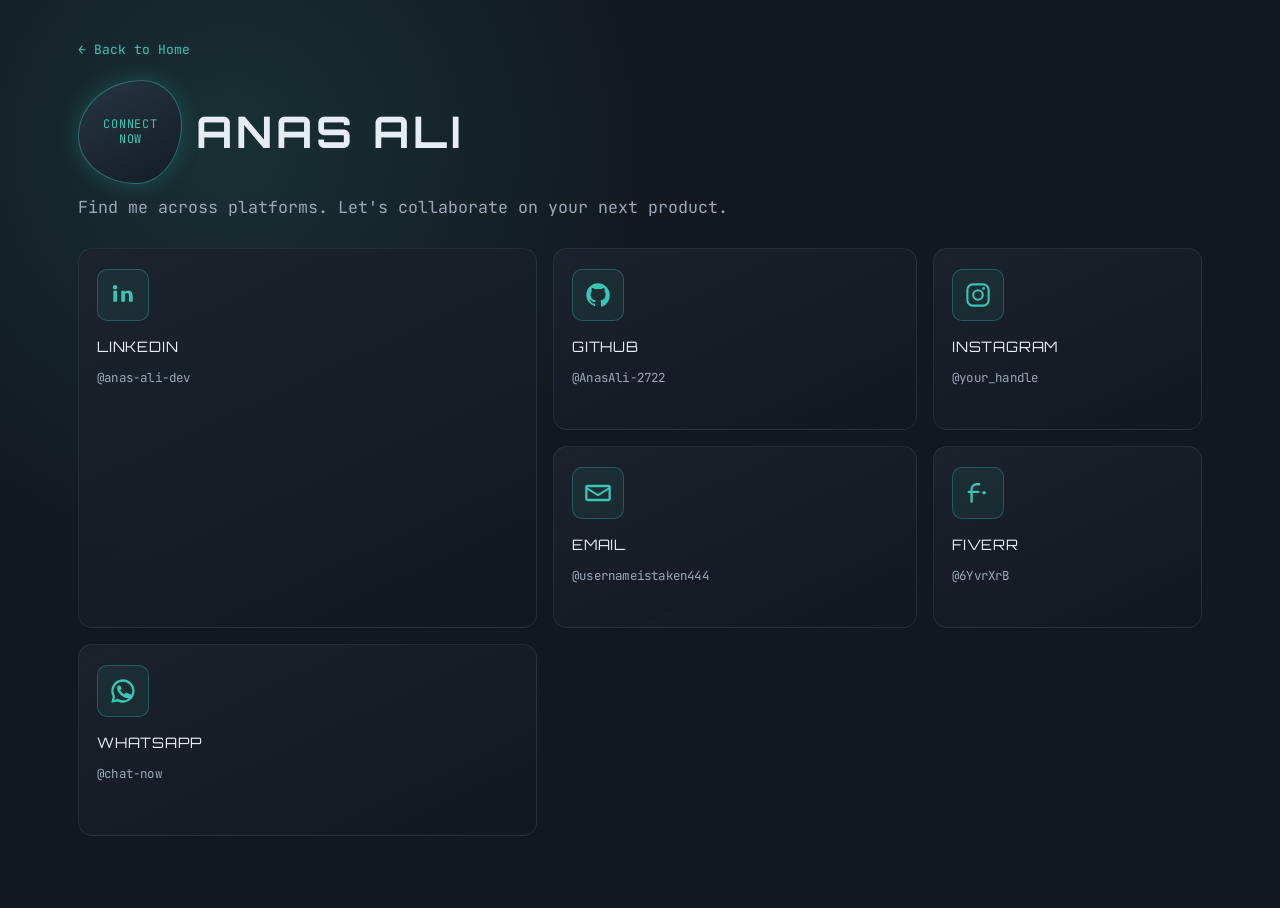
==== connect.html @ 8a5376e1 "Add connect page with social links and styling for enhanced user engagement" ====
<!DOCTYPE html>
<html lang="en">
<head>
    <meta charset="UTF-8">
    <meta name="viewport" content="width=device-width, initial-scale=1.0">
    <title>Connect | Anas Ali</title>
    <link rel="preconnect" href="https://fonts.googleapis.com">
    <link rel="preconnect" href="https://fonts.gstatic.com" crossorigin>
    <link href="https://fonts.googleapis.com/css2?family=Orbitron:wght@400;700;900&family=JetBrains+Mono:wght@400;600&display=swap" rel="stylesheet">
    <link rel="stylesheet" href="styles.css">
</head>
<body class="connect-page-body">
    <header class="connect-header reveal-on-scroll" data-reveal-delay="0">
        <a href="index.html" class="connect-back-link">← Back to Home</a>

        <div class="connect-heading-row">
            <div class="connect-mini-bubble" aria-hidden="true">
                <span>Connect now</span>
            </div>
            <h1 class="connect-page-title">Anas Ali</h1>
        </div>

        <p class="connect-subtitle">Find me across platforms. Let&apos;s collaborate on your next product.</p>
    </header>

    <main class="connect-main">
        <section class="connect-bento-grid" aria-label="Connect platforms">
            <article class="connect-card compact-card connect-card-linkedin reveal-on-scroll" data-reveal-delay="40">
                <a class="compact-card-link" href="https://www.linkedin.com/in/anas-ali-dev" target="_blank" rel="noopener noreferrer" aria-label="Open LinkedIn">
                    <div class="connect-card-icon" aria-hidden="true">
                        <svg viewBox="0 0 24 24" xmlns="http://www.w3.org/2000/svg"><path fill="currentColor" d="M6.9 8.3v9.5H3.7V8.3h3.2Zm.2-3a1.9 1.9 0 1 1-3.8 0 1.9 1.9 0 0 1 3.8 0ZM20.3 12v5.8h-3.2v-5.3c0-1.3-.5-2.2-1.7-2.2-.9 0-1.4.6-1.6 1.2-.1.2-.1.6-.1.9v5.4h-3.2s0-8.7 0-9.5h3.2v1.3c.4-.6 1.2-1.5 2.8-1.5 2 0 3.6 1.3 3.6 4.1Z"/></svg>
                    </div>
                    <span class="compact-platform">LinkedIn</span>
                    <span class="compact-handle">@anas-ali-dev</span>
                </a>
            </article>

            <article class="connect-card compact-card connect-card-github reveal-on-scroll" data-reveal-delay="80">
                <a class="compact-card-link" href="https://github.com/AnasAli-2722" target="_blank" rel="noopener noreferrer" aria-label="Open GitHub">
                    <div class="connect-card-icon" aria-hidden="true">
                        <svg viewBox="0 0 24 24" xmlns="http://www.w3.org/2000/svg"><path fill="currentColor" d="M12 2A10 10 0 0 0 2 12a10 10 0 0 0 6.8 9.5c.5.1.7-.2.7-.5v-1.8c-2.8.6-3.4-1.2-3.4-1.2-.5-1.1-1.1-1.4-1.1-1.4-.9-.6.1-.6.1-.6 1 .1 1.6 1 1.6 1 .9 1.5 2.4 1.1 3 .8.1-.6.3-1.1.6-1.3-2.2-.3-4.6-1.1-4.6-5a3.9 3.9 0 0 1 1-2.7 3.7 3.7 0 0 1 .1-2.7s.8-.3 2.8 1a9.7 9.7 0 0 1 5 0c2-1.3 2.8-1 2.8-1 .4.9.4 1.9.1 2.7a3.9 3.9 0 0 1 1 2.7c0 3.9-2.4 4.7-4.6 5 .4.3.7 1 .7 2v3c0 .3.2.7.7.5A10 10 0 0 0 22 12 10 10 0 0 0 12 2Z"/></svg>
                    </div>
                    <span class="compact-platform">GitHub</span>
                    <span class="compact-handle">@AnasAli-2722</span>
                </a>
            </article>

            <article class="connect-card compact-card connect-card-instagram reveal-on-scroll" data-reveal-delay="120">
                <a class="compact-card-link" href="https://www.instagram.com/" target="_blank" rel="noopener noreferrer" aria-label="Open Instagram">
                    <div class="connect-card-icon" aria-hidden="true">
                        <svg viewBox="0 0 24 24" xmlns="http://www.w3.org/2000/svg"><path fill="currentColor" d="M7.5 2h9A5.5 5.5 0 0 1 22 7.5v9a5.5 5.5 0 0 1-5.5 5.5h-9A5.5 5.5 0 0 1 2 16.5v-9A5.5 5.5 0 0 1 7.5 2Zm0 1.8A3.7 3.7 0 0 0 3.8 7.5v9a3.7 3.7 0 0 0 3.7 3.7h9a3.7 3.7 0 0 0 3.7-3.7v-9a3.7 3.7 0 0 0-3.7-3.7h-9Zm9.3 1.4a1.2 1.2 0 1 1 0 2.4 1.2 1.2 0 0 1 0-2.4ZM12 7a5 5 0 1 1 0 10 5 5 0 0 1 0-10Zm0 1.8a3.2 3.2 0 1 0 0 6.4 3.2 3.2 0 0 0 0-6.4Z"/></svg>
                    </div>
                    <span class="compact-platform">Instagram</span>
                    <span class="compact-handle">@your_handle</span>
                </a>
            </article>

            <article class="connect-card compact-card connect-card-email reveal-on-scroll" data-reveal-delay="160">
                <a class="compact-card-link" href="mailto:usernameistaken444@gmail.com" aria-label="Send Email">
                    <div class="connect-card-icon" aria-hidden="true">
                        <svg viewBox="0 0 24 24" xmlns="http://www.w3.org/2000/svg"><path fill="currentColor" d="M3 5h18a2 2 0 0 1 2 2v10a2 2 0 0 1-2 2H3a2 2 0 0 1-2-2V7a2 2 0 0 1 2-2Zm0 2v.2l9 5.6 9-5.6V7H3Zm18 10V9.2l-8.5 5.3a1 1 0 0 1-1 0L3 9.2V17h18Z"/></svg>
                    </div>
                    <span class="compact-platform">Email</span>
                    <span class="compact-handle">@usernameistaken444</span>
                </a>
            </article>

            <article class="connect-card compact-card connect-card-fiverr reveal-on-scroll" data-reveal-delay="200">
                <a class="compact-card-link" href="https://www.fiverr.com/s/6YvrXrB" target="_blank" rel="noopener noreferrer" aria-label="Open Fiverr">
                    <div class="connect-card-icon" aria-hidden="true">
                        <svg viewBox="0 0 24 24" xmlns="http://www.w3.org/2000/svg"><path fill="currentColor" d="M11 3.5A5.5 5.5 0 0 0 5.5 9v1H4a1 1 0 1 0 0 2h1.5v7.5a1 1 0 0 0 2 0V12h4.8a1 1 0 1 0 0-2H7.5V9A3.5 3.5 0 0 1 11 5.5h2a1 1 0 1 0 0-2h-2Zm6.2 6.8a1.5 1.5 0 1 0 0 3 1.5 1.5 0 0 0 0-3Z"/></svg>
                    </div>
                    <span class="compact-platform">Fiverr</span>
                    <span class="compact-handle">@6YvrXrB</span>
                </a>
            </article>

            <article class="connect-card compact-card connect-card-whatsapp reveal-on-scroll" data-reveal-delay="240">
                <a class="compact-card-link" href="https://api.whatsapp.com/send?text=Hi%20Anas%20Ali%2C%20I%20want%20to%20discuss%20a%20project" target="_blank" rel="noopener noreferrer" aria-label="Open WhatsApp">
                    <div class="connect-card-icon" aria-hidden="true">
                        <svg viewBox="0 0 24 24" xmlns="http://www.w3.org/2000/svg"><path fill="currentColor" d="M12 2a10 10 0 0 0-8.8 14.8L2 22l5.3-1.1A10 10 0 1 0 12 2Zm0 18a8 8 0 0 1-4.1-1.1l-.3-.2-3.1.7.7-3-.2-.4A8 8 0 1 1 12 20Zm4.5-5.9c-.2-.1-1.4-.7-1.6-.8s-.4-.1-.6.1c-.2.3-.7.8-.8 1-.2.2-.3.2-.5.1a6.6 6.6 0 0 1-3.2-2.8c-.2-.3 0-.5.1-.6l.4-.5a2 2 0 0 0 .3-.5.6.6 0 0 0 0-.6c-.1-.1-.6-1.4-.9-1.9-.2-.5-.4-.4-.6-.4h-.5a1 1 0 0 0-.7.3c-.2.3-1 1-.9 2.5.1 1.5 1.1 2.9 1.3 3.1.2.3 2.1 3.2 5.2 4.4.7.3 1.3.5 1.8.6.7.2 1.4.2 1.9.1.6-.1 1.8-.7 2-1.4.3-.7.3-1.3.2-1.4-.1-.1-.3-.2-.5-.3Z"/></svg>
                    </div>
                    <span class="compact-platform">WhatsApp</span>
                    <span class="compact-handle">@chat-now</span>
                </a>
            </article>
        </section>
    </main>

    <script src="script.js"></script>
</body>
</html>
---- styles.css ----
:root {
    --bg-color: #12181f;
    --bg-secondary: #1b232d;
    --primary-accent: #3bc5b5;
    --secondary-accent: #2e9d92;
    --text-main: #e7edf4;
    --text-muted: #9aa8b6;
    --border-color: #2a3440;
    --glow-color: rgba(59, 197, 181, 0.26);
}

* {
    margin: 0;
    padding: 0;
    box-sizing: border-box;
}

html {
    scroll-behavior: smooth;
}

html,
body {
    max-width: 100%;
}

img,
svg {
    max-width: 100%;
}

body {
    font-family: 'JetBrains Mono', monospace;
    background-color: var(--bg-color);
    color: var(--text-main);
    line-height: 1.6;
    overflow-x: hidden;
}

.hero {
    min-height: 100vh;
    display: flex;
    align-items: center;
    justify-content: center;
    padding: 2rem;
    position: relative;
    overflow: hidden;
    background: radial-gradient(circle at 50% 28%, rgba(59, 197, 181, 0.12) 0%, var(--bg-color) 65%);
}

.hero-content {
    position: relative;
    z-index: 2;
    width: 100%;
    max-width: 1100px;
    display: grid;
    grid-template-columns: 1fr 1fr;
    align-items: center;
    gap: 48px;
}

.river-container {
    position: absolute;
    top: 0;
    left: 0;
    width: 100%;
    height: 100%;
    z-index: 1;
    overflow: hidden;
    pointer-events: none;
}

.river-svg {
    width: 100%;
    height: 100%;
    position: absolute;
    top: 0;
    left: 0;
}

.river-text {
    text-transform: uppercase;
    letter-spacing: 8px;
    font-weight: 900;
}

.user-image-container {
    position: relative;
    z-index: 2;
    display: flex;
    align-items: center;
    justify-content: center;
    cursor: pointer;
}

.user-image-placeholder {
    position: relative;
    width: min(52vw, 540px);
    aspect-ratio: 1 / 1;
    border-radius: 62% 38% 44% 56% / 54% 42% 58% 46%;
    overflow: hidden;
    background:
        radial-gradient(circle at var(--spot-x, 40%) var(--spot-y, 28%), rgba(59, 197, 181, 0.24) 0%, rgba(29, 39, 50, 0.24) 42%, transparent 66%),
        radial-gradient(circle at calc(var(--spot-x, 40%) + 10%) calc(var(--spot-y, 28%) + 16%), rgba(74, 224, 208, 0.14) 0%, transparent 46%),
        linear-gradient(154deg, #2b3948 0%, #1a232d 62%, #141b24 100%);
    border: 1px solid rgba(231, 237, 244, 0.1);
    box-shadow: 22px 22px 50px rgba(7, 11, 16, 0.55), -14px -14px 30px rgba(58, 72, 88, 0.2);
    animation: blobMorph 12s ease-in-out infinite, float-subtle 8s ease-in-out infinite;
    transition: transform 0.55s cubic-bezier(0.19, 1, 0.22, 1), box-shadow 0.45s ease, border-radius 0.6s cubic-bezier(0.23, 1, 0.32, 1), background-position 0.35s ease;
}

.user-image-placeholder::before {
    content: '';
    position: absolute;
    inset: -6%;
    border-radius: inherit;
    background: radial-gradient(circle at 28% 20%, rgba(59, 197, 181, 0.2), transparent 58%);
    z-index: 0;
    filter: blur(4px);
}

.user-image-placeholder::after {
    content: '';
    position: absolute;
    inset: 0;
    background: linear-gradient(to bottom, rgba(18, 24, 31, 0) 62%, rgba(18, 24, 31, 0.9) 100%);
    pointer-events: none;
    z-index: 2;
}

.bubble-name {
    position: relative;
    z-index: 3;
    display: block;
    padding: 0 14px;
    text-align: center;
    font-family: 'Orbitron', sans-serif;
    font-weight: 900;
    letter-spacing: clamp(2px, 0.7vw, 6px);
    line-height: 1.02;
    font-size: clamp(1.4rem, 4.8vw, 3.2rem);
    color: var(--primary-accent);
    text-shadow: 0 0 24px rgba(59, 197, 181, 0.45), 0 8px 24px rgba(0, 0, 0, 0.35);
    transition: transform 0.35s ease, text-shadow 0.35s ease;
}

.bubble-copy {
    position: relative;
    z-index: 3;
    display: flex;
    flex-direction: column;
    align-items: center;
    justify-content: center;
    gap: 8px;
    width: 100%;
    height: 100%;
    padding: 20px 24px;
    text-align: center;
    transform: translateY(4px);
}

.bubble-tagline {
    margin-top: 0;
    max-width: 90%;
    min-height: 1.8em;
    display: inline-flex;
    align-items: center;
    justify-content: center;
    color: rgba(231, 237, 244, 0.88);
    font-family: 'JetBrains Mono', monospace;
    font-size: clamp(0.74rem, 1.25vw, 0.92rem);
    letter-spacing: 0.45px;
    line-height: 1.4;
    opacity: 0;
    transform: translateY(10px) scale(0.985);
    filter: blur(9px);
    transition: opacity 0.95s ease, transform 1s cubic-bezier(0.22, 0.61, 0.36, 1), filter 1.05s ease, letter-spacing 0.9s ease;
}

.bubble-tagline.active {
    opacity: 0.96;
    transform: translateY(0) scale(1);
    filter: blur(0);
    letter-spacing: 0.45px;
}

.bubble-tagline.exiting {
    opacity: 0;
    transform: translateY(-10px) scale(1.02);
    filter: blur(14px);
    letter-spacing: 1.6px;
}

.user-image-container:hover .user-image-placeholder {
    transform: translate3d(var(--bubble-shift-x, 0px), var(--bubble-shift-y, -6px), 0) scale(1.03);
    box-shadow: 0 0 0 1px rgba(59, 197, 181, 0.2), 26px 26px 58px rgba(7, 11, 16, 0.58), -12px -12px 28px rgba(58, 72, 88, 0.24);
    animation: blobMorphActive 2.2s linear infinite, float-subtle 4.5s ease-in-out infinite;
    transition: transform 0.14s linear, border-radius 0.14s linear, background-position 0.12s linear, box-shadow 0.25s ease;
}

.user-image-container:hover .bubble-name {
    transform: scale(1.04);
    text-shadow: 0 0 32px rgba(59, 197, 181, 0.7), 0 8px 24px rgba(0, 0, 0, 0.42);
}

.user-image-container:hover .bubble-tagline {
    color: rgba(231, 237, 244, 0.96);
}

.user-image {
    width: 100%;
    height: 100%;
    object-fit: contain;
    object-position: center 18%;
    position: relative;
    z-index: 1;
    transform: scale(1.14);
    filter: saturate(1.04) contrast(1.05) drop-shadow(0 10px 24px rgba(0, 0, 0, 0.4));
    transition: transform 0.45s ease;
}

.user-image-container:hover .user-image {
    transform: scale(1.2);
}

.placeholder-avatar {
    width: 400px;
    height: 400px;
    background: linear-gradient(135deg, var(--bg-secondary) 0%, #1a2730 100%);
    border: 3px solid var(--primary-accent);
    border-radius: 50%;
    display: flex;
    align-items: center;
    justify-content: center;
    box-shadow: 0 0 60px var(--glow-color), inset 0 0 40px rgba(59, 197, 181, 0.1);
    animation: float-subtle 6s ease-in-out infinite;
}

.placeholder-avatar span {
    font-family: 'Orbitron', sans-serif;
    font-size: 150px;
    font-weight: 900;
    background: linear-gradient(135deg, var(--primary-accent), var(--secondary-accent));
    -webkit-background-clip: text;
    -webkit-text-fill-color: transparent;
    background-clip: text;
    text-shadow: 0 0 30px var(--glow-color);
}

@keyframes float-subtle {
    0%, 100% {
        transform: translateY(0px);
    }
    50% {
        transform: translateY(-20px);
    }
}

@keyframes blobMorph {
    0%,
    100% {
        border-radius: 60% 40% 30% 70% / 60% 30% 70% 40%;
    }
    33% {
        border-radius: 55% 45% 65% 35% / 45% 55% 35% 65%;
    }
    66% {
        border-radius: 38% 62% 42% 58% / 62% 34% 66% 38%;
    }
}

@keyframes blobMorphActive {
    0% {
        border-radius: 68% 32% 44% 56% / 52% 35% 65% 48%;
    }
    25% {
        border-radius: 42% 58% 33% 67% / 66% 52% 48% 34%;
    }
    50% {
        border-radius: 60% 40% 57% 43% / 38% 63% 37% 62%;
    }
    75% {
        border-radius: 35% 65% 49% 51% / 58% 34% 66% 42%;
    }
    100% {
        border-radius: 68% 32% 44% 56% / 52% 35% 65% 48%;
    }
}

.reveal-on-scroll {
    opacity: 0;
    transform: translate3d(0, 46px, 0) scale(0.94) rotateX(8deg);
    filter: blur(12px) saturate(0.72);
    transform-origin: 50% 85%;
    transition: opacity 0.9s ease, transform 0.95s cubic-bezier(0.22, 0.61, 0.36, 1), filter 1s ease;
    transition-delay: var(--reveal-delay, 0ms);
    will-change: transform, opacity, filter;
}

.reveal-on-scroll.is-visible {
    opacity: 1;
    transform: translate3d(0, 0, 0) scale(1) rotateX(0deg);
    filter: blur(0) saturate(1);
    animation: revealLiftGlow 0.95s cubic-bezier(0.22, 0.61, 0.36, 1) both;
}

@keyframes revealLiftGlow {
    0% {
        box-shadow: 0 0 0 rgba(59, 197, 181, 0);
    }
    40% {
        box-shadow: 0 0 26px rgba(59, 197, 181, 0.18);
    }
    100% {
        box-shadow: 0 0 0 rgba(59, 197, 181, 0);
    }
}

.hero-intro {
    position: relative;
    z-index: 3;
    text-align: left;
    width: 100%;
    max-width: 560px;
    padding: 24px 28px;
    border: 1px solid rgba(231, 237, 244, 0.1);
    border-radius: 18px;
    background: linear-gradient(165deg, rgba(16, 22, 29, 0.92), rgba(19, 26, 34, 0.78));
    backdrop-filter: blur(4px);
    box-shadow: 12px 12px 34px rgba(6, 9, 14, 0.52), -8px -8px 24px rgba(57, 69, 84, 0.22);
}

.intro-greeting {
    font-family: 'Orbitron', sans-serif;
    font-size: clamp(1.7rem, 4vw, 3rem);
    font-weight: 900;
    color: var(--text-main);
    margin-bottom: 20px;
    text-transform: uppercase;
    letter-spacing: clamp(1px, 0.35vw, 4px);
    line-height: 1.15;
    word-break: break-word;
    text-shadow: 0 8px 20px rgba(0, 0, 0, 0.55);
}

.intro-typewriter {
    font-family: 'JetBrains Mono', monospace;
    font-size: clamp(1rem, 2.2vw, 1.75rem);
    color: var(--text-main);
    display: flex;
    align-items: center;
    justify-content: flex-start;
    gap: 8px;
    text-shadow: 0 4px 14px rgba(0, 0, 0, 0.5);
}

.prompt-symbol {
    color: var(--secondary-accent);
    font-weight: bold;
}

.slash {
    color: var(--text-muted);
    font-weight: 300;
}

.typewriter-text {
    color: var(--primary-accent);
    font-weight: 600;
    min-width: clamp(90px, 18vw, 150px);
    text-align: left;
}

.cursor {
    animation: blink 1s infinite;
    color: var(--primary-accent);
}

@keyframes blink {
    0%, 49% {
        opacity: 1;
    }
    50%, 100% {
        opacity: 0;
    }
}

@keyframes scroll {
    0% {
        transform: translateX(0);
    }
    100% {
        transform: translateX(-50%);
    }
}

.bento-grid {
    display: grid;
    grid-template-columns: repeat(4, 1fr);
    grid-template-rows: auto auto auto;
    gap: 20px;
    padding: clamp(32px, 4vw, 60px) clamp(16px, 3.5vw, 40px);
    max-width: 1400px;
    margin: 0 auto;
}

.bento-item {
    background-color: var(--bg-secondary);
    border: 1px solid var(--border-color);
    border-radius: 12px;
    padding: 32px;
    transition: all 0.4s cubic-bezier(0.4, 0, 0.2, 1);
    position: relative;
    overflow: hidden;
    opacity: 0;
    transform: translateY(40px);
}

.bento-item.fade-in {
    animation: fadeInUp 0.6s ease-out forwards;
}

@keyframes fadeInUp {
    from {
        opacity: 0;
        transform: translateY(40px);
    }
    to {
        opacity: 1;
        transform: translateY(0);
    }
}

.bento-item::before {
    content: '';
    position: absolute;
    top: 0;
    left: 0;
    width: 100%;
    height: 100%;
    background: linear-gradient(135deg, rgba(59, 197, 181, 0.12), transparent);
    opacity: 0;
    transition: opacity 0.4s ease;
    pointer-events: none;
}

.bento-item:hover {
    border-color: var(--primary-accent);
    box-shadow: 0 0 30px var(--glow-color), inset 0 0 20px rgba(59, 197, 181, 0.06);
    transform: translateY(-5px);
}

.bento-item:hover::before {
    opacity: 1;
}

.bento-item-1 {
    grid-column: span 2;
    grid-row: span 1;
}

.bento-item-2 {
    grid-column: span 2;
    grid-row: span 2;
    padding: 18px;
}

global-freelancer-live-stats-widget {
    display: block;
    width: 100%;
    height: 100%;
}

.bento-item-3 {
    grid-column: span 1;
    grid-row: span 1;
}

.bento-item-4 {
    grid-column: span 1;
    grid-row: span 2;
}

.bento-content {
    position: relative;
    z-index: 1;
    height: 100%;
    display: flex;
    flex-direction: column;
}

.bento-item h2,
.bento-item h3 {
    font-family: 'Orbitron', sans-serif;
    font-size: 28px;
    margin-bottom: 12px;
    color: var(--text-main);
    text-transform: uppercase;
    letter-spacing: 2px;
}

.bento-subtitle {
    font-size: 14px;
    color: var(--secondary-accent);
    margin-bottom: 16px;
    text-transform: uppercase;
    letter-spacing: 1px;
}

.bento-description {
    color: var(--text-muted);
    font-size: 14px;
    margin-bottom: 20px;
    line-height: 1.6;
}

.bento-tags {
    display: flex;
    gap: 8px;
    flex-wrap: wrap;
}

.tag {
    display: inline-block;
    padding: 6px 12px;
    border: 1px solid var(--primary-accent);
    color: var(--primary-accent);
    font-size: 12px;
    border-radius: 4px;
    transition: all 0.3s ease;
}

.tag:hover {
    background-color: var(--primary-accent);
    color: var(--bg-color);
    box-shadow: 0 0 15px var(--glow-color);
}

.skills-list {
    display: flex;
    flex-direction: column;
    gap: 18px;
    flex: 1;
    justify-content: center;
}

.skill-item {
    display: flex;
    flex-direction: column;
    gap: 8px;
}

.skill-name {
    font-size: 13px;
    color: var(--secondary-accent);
    text-transform: uppercase;
    letter-spacing: 1px;
}

.skill-bar {
    height: 6px;
    background-color: var(--border-color);
    border-radius: 3px;
    overflow: hidden;
    border: 1px solid rgba(59, 197, 181, 0.25);
}

.skill-fill {
    height: 100%;
    background: linear-gradient(90deg, var(--primary-accent), var(--secondary-accent));
    border-radius: 3px;
    transition: width 0.6s ease;
}

.bento-item:hover .skill-fill {
    box-shadow: 0 0 10px var(--glow-color);
}

.services-list {
    list-style: none;
    flex: 1;
    display: flex;
    flex-direction: column;
    justify-content: center;
    gap: 14px;
    margin-bottom: 20px;
}

.services-list li {
    padding-left: 20px;
    position: relative;
    color: var(--text-muted);
    font-size: 14px;
    transition: all 0.3s ease;
}

.services-list li::before {
    content: '▶';
    position: absolute;
    left: 0;
    color: var(--primary-accent);
}

.services-list li:hover {
    color: var(--secondary-accent);
    padding-left: 25px;
}

.cta-button {
    align-self: flex-start;
    padding: 12px 24px;
    border: 2px solid var(--primary-accent);
    background-color: transparent;
    color: var(--primary-accent);
    font-family: 'JetBrains Mono', monospace;
    font-size: 13px;
    text-transform: uppercase;
    letter-spacing: 1px;
    border-radius: 4px;
    cursor: pointer;
    transition: all 0.3s ease;
    text-decoration: none;
    display: inline-block;
}

.cta-button:hover {
    background-color: var(--primary-accent);
    color: var(--bg-color);
    box-shadow: 0 0 20px var(--glow-color);
}

.tech-marquee-stack {
    flex: 1;
    display: flex;
    flex-direction: column;
    gap: 12px;
    justify-content: center;
    position: relative;
    padding: 8px 0;
    border-radius: 14px;
    background: linear-gradient(160deg, rgba(59, 197, 181, 0.08), rgba(18, 24, 31, 0.55));
    border: 1px solid rgba(231, 237, 244, 0.06);
    box-shadow: inset 0 1px 0 rgba(255, 255, 255, 0.05), 0 16px 34px rgba(0, 0, 0, 0.28);
}

.tech-marquee {
    --ticker-duration: 22s;
    position: relative;
    width: 100%;
    overflow: hidden;
    flex: 0 0 auto;
    display: flex;
    align-items: center;
}

.tech-marquee-reverse {
    --ticker-duration: 26s;
    opacity: 0.72;
}

.tech-marquee::before,
.tech-marquee::after {
    content: '';
    position: absolute;
    top: 0;
    bottom: 0;
    width: 56px;
    z-index: 2;
    pointer-events: none;
}

.tech-marquee::before {
    left: 0;
    background: linear-gradient(to right, var(--bg-secondary), transparent);
}

.tech-marquee::after {
    right: 0;
    background: linear-gradient(to left, var(--bg-secondary), transparent);
}

.tech-track {
    display: flex;
    align-items: center;
    gap: 14px;
    width: max-content;
    padding-inline: 8px;
    animation: techTickerScroll var(--ticker-duration) linear infinite;
    will-change: transform;
}

.tech-marquee:hover .tech-track,
.tech-marquee:focus-within .tech-track,
.tech-marquee-stack:hover .tech-track,
.tech-marquee-stack:focus-within .tech-track {
    animation-play-state: paused;
}

.tech-marquee-reverse .tech-track {
    animation-direction: reverse;
}

.tech-marquee-reverse .tech-pill {
    transform: scale(0.96);
}

.tech-pill {
    flex: 0 0 auto;
    display: inline-flex;
    align-items: center;
    gap: 8px;
    padding: 10px 16px;
    border: 1px solid rgba(59, 197, 181, 0.28);
    border-radius: 999px;
    background: linear-gradient(145deg, rgba(59, 197, 181, 0.14), rgba(46, 157, 146, 0.08));
    color: var(--text-main);
    font-size: 12px;
    letter-spacing: 0.9px;
    text-transform: uppercase;
    white-space: nowrap;
    box-shadow: 0 10px 25px rgba(0, 0, 0, 0.28);
    transition: transform 0.25s ease, box-shadow 0.25s ease, border-color 0.25s ease, background 0.25s ease;
}

.tech-pill:hover {
    transform: translateY(-2px) scale(1.02);
    border-color: rgba(59, 197, 181, 0.45);
    box-shadow: 0 12px 30px rgba(0, 0, 0, 0.35), 0 0 18px rgba(59, 197, 181, 0.18);
}

.tech-pill:focus-visible {
    outline: none;
    border-color: rgba(59, 197, 181, 0.7);
    box-shadow: 0 0 0 2px rgba(59, 197, 181, 0.22), 0 10px 28px rgba(0, 0, 0, 0.32);
}

.tech-pill-icon {
    width: 16px;
    height: 16px;
    display: inline-flex;
    align-items: center;
    justify-content: center;
    color: var(--primary-accent);
}

.tech-pill-icon svg {
    width: 100%;
    height: 100%;
    display: block;
}

.tech-pill-label {
    line-height: 1;
}

.tech-flutter .tech-pill-icon { color: #6fdaff; }
.tech-html .tech-pill-icon { color: #f59f7e; }
.tech-css .tech-pill-icon { color: #7bc6ff; }
.tech-javascript .tech-pill-icon { color: #f5df78; }
.tech-supabase .tech-pill-icon { color: #5add9e; }
.tech-firebase .tech-pill-icon { color: #ffb35a; }
.tech-python .tech-pill-icon { color: #8eb2ff; }
.tech-cpp .tech-pill-icon { color: #b7a8ff; }

@media (prefers-reduced-motion: reduce) {
    .tech-track {
        animation: none;
        transform: translateX(0);
    }

    .tech-pill {
        transition: none;
    }
}

@keyframes techTickerScroll {
    0% {
        transform: translateX(0);
    }
    100% {
        transform: translateX(-50%);
    }
}

.selected-projects {
    max-width: 1400px;
    margin: 0 auto;
    padding: 10px clamp(16px, 3.5vw, 40px) 40px;
}

.selected-projects-header {
    margin-bottom: 18px;
}

.selected-projects-header h2 {
    font-family: 'Orbitron', sans-serif;
    font-size: clamp(1.4rem, 2.5vw, 2rem);
    letter-spacing: 1.5px;
    text-transform: uppercase;
    margin-bottom: 6px;
}

.selected-projects-header p {
    color: var(--text-muted);
    font-size: 14px;
}

.projects-grid {
    display: grid;
    grid-template-columns: repeat(2, minmax(0, 1fr));
    gap: 20px;
}

.project-card {
    background-color: var(--bg-secondary);
    border: 1px solid var(--border-color);
    border-radius: 12px;
    overflow: hidden;
    transition: border-color 0.35s ease, box-shadow 0.35s ease, transform 0.35s ease;
    box-shadow: 0 14px 34px rgba(0, 0, 0, 0.22);
}

.project-card:hover {
    border-color: rgba(59, 197, 181, 0.5);
    box-shadow: 0 0 0 1px rgba(59, 197, 181, 0.2), 0 18px 38px rgba(0, 0, 0, 0.34);
    transform: translateY(-6px) scale(1.01);
}

.project-image-placeholder {
    min-height: 220px;
    position: relative;
    overflow: hidden;
    display: flex;
    align-items: center;
    justify-content: center;
    padding: 12px;
    transition: transform 0.35s ease;
}

.project-card:hover .project-image-placeholder {
    transform: scale(1.03);
}

.project-image-link {
    display: block;
    text-decoration: none;
    color: inherit;
}

.project-image-link:focus-visible {
    outline: 2px solid rgba(59, 197, 181, 0.6);
    outline-offset: 2px;
    border-radius: 12px;
}

.project-mockup-image {
    width: 100%;
    height: 100%;
    max-height: 280px;
    object-fit: contain;
    filter: drop-shadow(0 12px 22px rgba(0, 0, 0, 0.35));
    transition: transform 0.4s ease;
}

.project-card:hover .project-mockup-image {
    transform: scale(1.04);
}

.we-two-image .project-mockup-image {
    transform: scale(1.18);
    transform-origin: center center;
}

.anas-space-image {
    background:
        linear-gradient(150deg, rgba(59, 197, 181, 0.2), transparent 56%),
        radial-gradient(circle at 80% 20%, rgba(46, 157, 146, 0.25), transparent 52%),
        linear-gradient(130deg, #17212b, #10171f);
}

.we-two-image {
    background:
        linear-gradient(170deg, rgba(59, 197, 181, 0.16), transparent 58%),
        radial-gradient(circle at 28% 25%, rgba(46, 157, 146, 0.26), transparent 50%),
        linear-gradient(135deg, #18222c, #10161e);
}

.project-content {
    padding: 16px;
}

.project-content h3 {
    font-family: 'Orbitron', sans-serif;
    font-size: clamp(1rem, 1.8vw, 1.25rem);
    margin-bottom: 8px;
}

.project-content p {
    color: var(--text-muted);
    font-size: 14px;
    margin-bottom: 14px;
}

.project-tech-pills {
    display: flex;
    flex-wrap: wrap;
    gap: 8px;
    margin-bottom: 14px;
}

.project-tech-tag {
    border: 1px solid rgba(59, 197, 181, 0.35);
    border-radius: 999px;
    padding: 5px 10px;
    font-size: 11px;
    color: var(--text-main);
    background: rgba(59, 197, 181, 0.1);
    text-transform: uppercase;
    letter-spacing: 0.6px;
}

.project-action-link {
    color: var(--primary-accent);
    text-decoration: none;
    font-size: 13px;
    display: inline-flex;
    align-items: center;
    gap: 6px;
    transition: color 0.2s ease, transform 0.2s ease;
}

.project-action-link:hover {
    color: #82e8dc;
    transform: translateX(2px);
}

.project-detail-main {
    max-width: 1100px;
    margin: 0 auto;
    padding: 40px 20px 60px;
}

.project-detail-hero {
    background: var(--bg-secondary);
    border: 1px solid var(--border-color);
    border-radius: 16px;
    padding: 20px;
    margin-bottom: 18px;
}

.project-detail-back {
    color: var(--primary-accent);
    text-decoration: none;
    font-size: 13px;
}

.project-detail-back:hover {
    text-decoration: underline;
}

.project-detail-title {
    font-family: 'Orbitron', sans-serif;
    margin: 10px 0 8px;
    font-size: clamp(1.5rem, 3vw, 2.1rem);
}

.project-detail-description {
    color: var(--text-muted);
}

.project-detail-grid {
    display: grid;
    grid-template-columns: 1.2fr 1fr;
    gap: 18px;
}

.project-detail-card {
    background: var(--bg-secondary);
    border: 1px solid var(--border-color);
    border-radius: 14px;
    padding: 16px;
}

.project-detail-card h3 {
    font-family: 'Orbitron', sans-serif;
    margin-bottom: 10px;
    font-size: 1rem;
    letter-spacing: 1px;
}

.project-detail-list {
    margin-left: 18px;
    color: var(--text-muted);
    display: grid;
    gap: 8px;
}

.project-detail-preview {
    width: 100%;
    max-height: 380px;
    object-fit: contain;
    border-radius: 10px;
    background: linear-gradient(135deg, rgba(59, 197, 181, 0.08), transparent);
    border: 1px solid rgba(231, 237, 244, 0.06);
    padding: 10px;
}

.contact-section {
    padding: 80px 40px 170px;
    text-align: center;
    border-top: 1px solid var(--border-color);
    background: linear-gradient(135deg, rgba(59, 197, 181, 0.08), transparent);
}

.contact-section h2 {
    font-family: 'Orbitron', sans-serif;
    font-size: 48px;
    margin-bottom: 16px;
    text-transform: uppercase;
    letter-spacing: 3px;
}

.contact-section p {
    color: var(--text-muted);
    margin-bottom: 40px;
    font-size: 16px;
}

.contact-links {
    display: flex;
    justify-content: center;
    gap: 30px;
    flex-wrap: wrap;
}

.contact-link {
    padding: 12px 28px;
    border: 2px solid var(--primary-accent);
    color: var(--primary-accent);
    text-decoration: none;
    font-family: 'JetBrains Mono', monospace;
    font-size: 14px;
    text-transform: uppercase;
    letter-spacing: 1px;
    border-radius: 4px;
    transition: all 0.3s ease;
}

.contact-link:hover {
    background-color: var(--primary-accent);
    color: var(--bg-color);
    box-shadow: 0 0 30px var(--glow-color);
}

.connect-top-button {
    position: fixed;
    top: 18px;
    right: 22px;
    z-index: 1200;
    padding: 10px 18px;
    border-radius: 999px;
    border: 1px solid rgba(59, 197, 181, 0.6);
    background: linear-gradient(130deg, rgba(59, 197, 181, 0.26), rgba(46, 157, 146, 0.16));
    color: #d8fffa;
    text-decoration: none;
    font-family: 'Orbitron', sans-serif;
    font-size: 12px;
    letter-spacing: 1px;
    text-transform: uppercase;
    box-shadow: 0 0 22px rgba(59, 197, 181, 0.38), 0 8px 18px rgba(0, 0, 0, 0.35);
    transition: transform 0.24s ease, box-shadow 0.24s ease, background-color 0.24s ease;
}

.connect-top-button:hover {
    transform: translateY(-2px) scale(1.02);
    box-shadow: 0 0 30px rgba(59, 197, 181, 0.5), 0 10px 24px rgba(0, 0, 0, 0.4);
}

.connect-page-body {
    min-height: 100vh;
    background: radial-gradient(circle at 18% 16%, rgba(59, 197, 181, 0.14), transparent 34%), var(--bg-color);
    color: var(--text-main);
}

.connect-header {
    max-width: 1200px;
    margin: 0 auto;
    padding: 36px clamp(16px, 3vw, 42px) 14px;
}

.connect-back-link {
    color: var(--primary-accent);
    text-decoration: none;
    font-size: 13px;
}

.connect-back-link:hover {
    text-decoration: underline;
}

.connect-heading-row {
    margin-top: 18px;
    display: flex;
    align-items: center;
    gap: 14px;
}

.connect-mini-bubble {
    width: clamp(82px, 10vw, 104px);
    aspect-ratio: 1 / 1;
    border-radius: 62% 38% 44% 56% / 54% 42% 58% 46%;
    border: 1px solid rgba(59, 197, 181, 0.45);
    background: linear-gradient(150deg, #273543 0%, #1a242e 68%, #141d27 100%);
    display: inline-flex;
    align-items: center;
    justify-content: center;
    box-shadow: 0 0 22px rgba(59, 197, 181, 0.24);
    animation: blobMorph 10s ease-in-out infinite, float-subtle 7s ease-in-out infinite;
}

.connect-mini-bubble span {
    color: var(--primary-accent);
    font-family: 'JetBrains Mono', monospace;
    font-size: clamp(0.62rem, 1vw, 0.74rem);
    text-transform: uppercase;
    letter-spacing: 0.7px;
    text-align: center;
    line-height: 1.2;
    padding: 12px;
}

.connect-page-title {
    font-family: 'Orbitron', sans-serif;
    text-transform: uppercase;
    letter-spacing: clamp(1px, 0.6vw, 4px);
    font-size: clamp(1.6rem, 3.4vw, 3rem);
}

.connect-subtitle {
    margin-top: 10px;
    color: var(--text-muted);
    font-size: clamp(0.92rem, 1.5vw, 1.04rem);
}

.connect-main {
    max-width: 1200px;
    margin: 0 auto;
    padding: 14px clamp(16px, 3vw, 42px) 72px;
}

.connect-bento-grid {
    display: grid;
    grid-template-columns: repeat(12, minmax(0, 1fr));
    gap: 16px;
}

.connect-card {
    border-radius: 14px;
    border: 1px solid rgba(231, 237, 244, 0.08);
    background: linear-gradient(155deg, rgba(27, 35, 45, 0.95), rgba(17, 24, 32, 0.9));
    padding: 18px;
    box-shadow: 0 14px 34px rgba(0, 0, 0, 0.24);
    transition: transform 0.3s ease, box-shadow 0.3s ease, border-color 0.3s ease;
}

.connect-card.compact-card {
    padding: 0;
    min-height: 0;
}

.connect-card .compact-card-link {
    display: flex;
    flex-direction: column;
    align-items: flex-start;
    justify-content: flex-start;
    text-decoration: none;
    color: inherit;
    padding: 20px 18px;
    min-height: 150px;
    width: 100%;
    text-align: left;
}

.compact-platform {
    margin-top: 8px;
    font-family: 'Orbitron', sans-serif;
    font-size: 0.9rem;
    letter-spacing: 0.8px;
    text-transform: uppercase;
    color: var(--text-main);
}

.compact-handle {
    margin-top: 4px;
    color: var(--text-muted);
    font-size: 0.78rem;
    letter-spacing: 0.2px;
    text-align: left;
    word-break: break-word;
}

.connect-card.compact-card .connect-card-icon {
    width: 52px;
    height: 52px;
}

.connect-card.compact-card .connect-card-icon svg {
    width: 28px;
    height: 28px;
}

.connect-card:hover {
    transform: translateY(-5px);
    border-color: rgba(59, 197, 181, 0.45);
    box-shadow: 0 0 0 1px rgba(59, 197, 181, 0.18), 0 18px 38px rgba(0, 0, 0, 0.32);
}

.connect-card h2 {
    margin-top: 10px;
    margin-bottom: 8px;
    font-family: 'Orbitron', sans-serif;
    font-size: clamp(1rem, 1.7vw, 1.3rem);
    letter-spacing: 1px;
}

.connect-card p {
    color: var(--text-muted);
    font-size: 13px;
    line-height: 1.6;
    margin-bottom: 14px;
}

.connect-card a {
    color: var(--primary-accent);
    text-decoration: none;
    font-size: 13px;
    display: inline-flex;
    align-items: center;
    gap: 6px;
}

.connect-card a:hover {
    color: #82e8dc;
}

.connect-card-icon {
    width: 42px;
    height: 42px;
    border-radius: 10px;
    border: 1px solid rgba(59, 197, 181, 0.3);
    display: inline-flex;
    align-items: center;
    justify-content: center;
    color: var(--primary-accent);
    background: rgba(59, 197, 181, 0.08);
}

.connect-card-icon svg {
    width: 22px;
    height: 22px;
}

.connect-card-linkedin {
    grid-column: span 5;
    grid-row: span 2;
}

.connect-card-github {
    grid-column: span 4;
}

.connect-card-instagram {
    grid-column: span 3;
}

.connect-card-email {
    grid-column: span 4;
}

.connect-card-fiverr {
    grid-column: span 3;
}

.connect-card-whatsapp {
    grid-column: span 5;
}

.connect-card-linkedin .compact-card-link {
    min-height: 250px;
}

.connect-card-whatsapp .compact-card-link {
    min-height: 190px;
}

.connect-card-github .compact-card-link,
.connect-card-email .compact-card-link {
    min-height: 180px;
}

.nav-dock {
    position: fixed;
    bottom: 40px;
    left: 50%;
    transform: translateX(-50%);
    display: flex;
    gap: 20px;
    padding: 16px 32px;
    background-color: rgba(24, 31, 40, 0.8);
    border: 1px solid var(--border-color);
    border-radius: 50px;
    backdrop-filter: blur(10px);
    -webkit-backdrop-filter: blur(10px);
    z-index: 1000;
    box-shadow: 0 8px 32px rgba(0, 0, 0, 0.3);
}

.nav-dock-item {
    padding: 8px 16px;
    color: var(--text-muted);
    text-decoration: none;
    font-family: 'JetBrains Mono', monospace;
    font-size: 13px;
    text-transform: uppercase;
    letter-spacing: 1px;
    border-radius: 4px;
    transition: all 0.3s ease;
    cursor: pointer;
}

.nav-dock-item:hover,
.nav-dock-item.active {
    color: var(--primary-accent);
    background-color: rgba(59, 197, 181, 0.12);
    box-shadow: 0 0 15px var(--glow-color);
}

.nav-dock-cv {
    border: 1px solid rgba(59, 197, 181, 0.35);
    color: var(--primary-accent);
}

@media (max-width: 1024px) {
    .bento-grid {
        grid-template-columns: repeat(2, 1fr);
        padding: 40px 30px;
        gap: 16px;
    }

    .bento-item-1 {
        grid-column: span 2;
    }

    .bento-item-2 {
        grid-column: span 1;
        grid-row: span 1;
    }

    .bento-item-4 {
        grid-column: span 1;
        grid-row: span 1;
    }

    .projects-grid {
        grid-template-columns: 1fr;
    }

    .project-detail-grid {
        grid-template-columns: 1fr;
    }
}

@media (max-width: 768px) {
    .hero-content {
        grid-template-columns: 1fr;
        gap: 24px;
        justify-items: center;
    }

    .bento-grid {
        grid-template-columns: 1fr;
        padding: 28px 16px;
        gap: 12px;
    }

    .bento-item-1,
    .bento-item-2,
    .bento-item-3,
    .bento-item-4 {
        grid-column: span 1 !important;
        grid-row: span 1 !important;
    }

    .bento-item h2,
    .bento-item h3 {
        font-size: 22px;
    }

    .intro-greeting {
        font-size: 28px;
        text-align: center;
    }
    
    .intro-typewriter {
        font-size: 18px;
        justify-content: center;
    }
    
    .placeholder-avatar {
        width: 250px;
        height: 250px;
    }
    
    .placeholder-avatar span {
        font-size: 100px;
    }
    
    .user-image {
        width: 100%;
        height: 100%;
    }

    .user-image-placeholder {
        width: min(80vw, 360px);
    }
    
    .river-text {
        font-size: 40px;
    }

    .contact-section h2 {
        font-size: 32px;
    }

    .nav-dock {
        bottom: 20px;
        padding: 12px 20px;
        gap: 12px;
    }

    .nav-dock-item {
        font-size: 11px;
        padding: 6px 12px;
    }

    .tech-marquee::before,
    .tech-marquee::after {
        width: 30px;
    }

    .tech-track {
        gap: 10px;
        padding-inline: 4px;
    }

    .tech-marquee-stack {
        gap: 8px;
    }

    .tech-pill {
        padding: 8px 12px;
        font-size: 11px;
        gap: 6px;
    }

    .tech-pill-icon {
        width: 14px;
        height: 14px;
    }

    .hero {
        padding: 1rem;
    }

    .selected-projects {
        padding: 0 16px 30px;
    }

    .project-image-placeholder {
        min-height: 180px;
    }

    .project-mockup-image {
        max-height: 220px;
    }

    .intro-greeting {
        font-size: 24px;
        letter-spacing: 2px;
    }
    
    .intro-typewriter {
        font-size: 16px;
        flex-wrap: wrap;
    }
    
    .hero-intro {
        text-align: center;
        padding: 18px 16px;
    }

    .connect-top-button {
        top: 12px;
        right: 12px;
        padding: 8px 14px;
        font-size: 11px;
    }

    .connect-bento-grid {
        grid-template-columns: repeat(3, minmax(0, 1fr));
        gap: 10px;
    }

    .connect-bento-grid .connect-card.compact-card {
        display: flex;
    }

    .connect-bento-grid .compact-card-link {
        min-height: 114px;
        padding: 12px 8px 10px;
        width: 100%;
        align-items: center;
        justify-content: center;
        text-align: center;
    }

    .connect-card-linkedin,
    .connect-card-github,
    .connect-card-instagram,
    .connect-card-email,
    .connect-card-fiverr,
    .connect-card-whatsapp {
        grid-column: span 1;
        grid-row: span 1;
    }

    .compact-platform {
        font-size: 0.68rem;
        text-align: center;
    }

    .compact-handle {
        font-size: 0.63rem;
        text-align: center;
    }

    .connect-heading-row {
        align-items: flex-start;
        gap: 10px;
    }
}

@media (max-width: 640px) {
    .hero {
        min-height: auto;
        padding-top: 3.4rem;
        padding-bottom: 3.8rem;
    }

    .hero-content {
        gap: 18px;
    }

    .hero-intro {
        max-width: 100%;
    }

    .typewriter-text {
        min-width: 0;
    }

    .intro-typewriter {
        flex-wrap: wrap;
        row-gap: 2px;
    }

    .nav-dock {
        left: 10px;
        right: 10px;
        width: auto;
        transform: none;
        bottom: 10px;
        padding: 10px;
        gap: 6px;
        display: grid;
        grid-template-columns: repeat(4, minmax(0, 1fr));
        justify-content: initial;
        overflow: visible;
    }

    .nav-dock-item {
        white-space: normal;
        min-width: 0;
        padding: 8px 6px;
        font-size: 10px;
        letter-spacing: 0.45px;
        text-align: center;
    }

    .nav-dock-cv {
        grid-column: 1 / -1;
    }

    .contact-section {
        padding: 64px 20px 152px;
    }

    .contact-section p {
        margin-bottom: 26px;
    }
}

@media (max-width: 480px) {
    .bento-grid {
        padding: 20px 12px;
    }

    .selected-projects {
        padding: 0 12px 28px;
    }

    .bento-item {
        padding: 16px;
        border-radius: 10px;
    }

    .contact-links {
        gap: 15px;
    }

    .contact-link {
        padding: 10px 18px;
        font-size: 12px;
    }

    .user-image-placeholder {
        width: min(84vw, 330px);
    }

    .connect-bento-grid {
        grid-template-columns: repeat(2, minmax(0, 1fr));
    }

    .compact-card-link {
        min-height: 108px;
        padding: 12px 8px 10px;
        width: 100%;
        align-items: center;
        justify-content: center;
        text-align: center;
    }

    .compact-platform {
        font-size: 0.66rem;
    }

    .compact-handle {
        font-size: 0.62rem;
    }

    .connect-mini-bubble {
        width: 76px;
    }
}
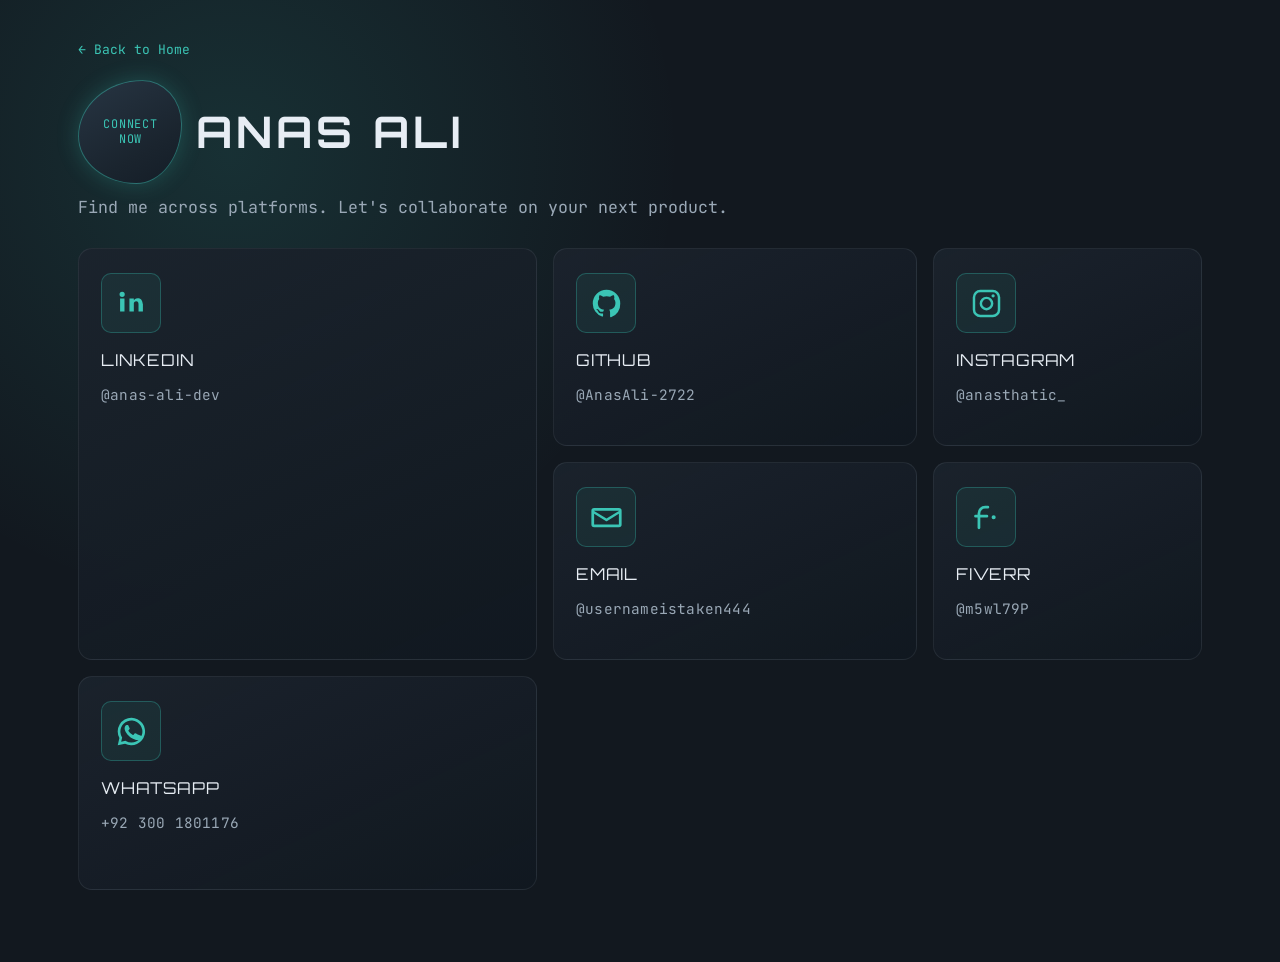
==== commit 80c7191f: "Update connect card styles for improved layout and readability" ====
--- a/connect.html
+++ b/connect.html
@@ -46,12 +46,12 @@
             </article>
 
             <article class="connect-card compact-card connect-card-instagram reveal-on-scroll" data-reveal-delay="120">
-                <a class="compact-card-link" href="https://www.instagram.com/" target="_blank" rel="noopener noreferrer" aria-label="Open Instagram">
+                <a class="compact-card-link" href="https://www.instagram.com/anasthatic_/" target="_blank" rel="noopener noreferrer" aria-label="Open Instagram">
                     <div class="connect-card-icon" aria-hidden="true">
                         <svg viewBox="0 0 24 24" xmlns="http://www.w3.org/2000/svg"><path fill="currentColor" d="M7.5 2h9A5.5 5.5 0 0 1 22 7.5v9a5.5 5.5 0 0 1-5.5 5.5h-9A5.5 5.5 0 0 1 2 16.5v-9A5.5 5.5 0 0 1 7.5 2Zm0 1.8A3.7 3.7 0 0 0 3.8 7.5v9a3.7 3.7 0 0 0 3.7 3.7h9a3.7 3.7 0 0 0 3.7-3.7v-9a3.7 3.7 0 0 0-3.7-3.7h-9Zm9.3 1.4a1.2 1.2 0 1 1 0 2.4 1.2 1.2 0 0 1 0-2.4ZM12 7a5 5 0 1 1 0 10 5 5 0 0 1 0-10Zm0 1.8a3.2 3.2 0 1 0 0 6.4 3.2 3.2 0 0 0 0-6.4Z"/></svg>
                     </div>
                     <span class="compact-platform">Instagram</span>
-                    <span class="compact-handle">@your_handle</span>
+                    <span class="compact-handle">@anasthatic_</span>
                 </a>
             </article>
 
@@ -66,22 +66,22 @@
             </article>
 
             <article class="connect-card compact-card connect-card-fiverr reveal-on-scroll" data-reveal-delay="200">
-                <a class="compact-card-link" href="https://www.fiverr.com/s/6YvrXrB" target="_blank" rel="noopener noreferrer" aria-label="Open Fiverr">
+                <a class="compact-card-link" href="https://www.fiverr.com/s/m5wl79P" target="_blank" rel="noopener noreferrer" aria-label="Open Fiverr">
                     <div class="connect-card-icon" aria-hidden="true">
                         <svg viewBox="0 0 24 24" xmlns="http://www.w3.org/2000/svg"><path fill="currentColor" d="M11 3.5A5.5 5.5 0 0 0 5.5 9v1H4a1 1 0 1 0 0 2h1.5v7.5a1 1 0 0 0 2 0V12h4.8a1 1 0 1 0 0-2H7.5V9A3.5 3.5 0 0 1 11 5.5h2a1 1 0 1 0 0-2h-2Zm6.2 6.8a1.5 1.5 0 1 0 0 3 1.5 1.5 0 0 0 0-3Z"/></svg>
                     </div>
                     <span class="compact-platform">Fiverr</span>
-                    <span class="compact-handle">@6YvrXrB</span>
+                    <span class="compact-handle">@m5wl79P</span>
                 </a>
             </article>
 
             <article class="connect-card compact-card connect-card-whatsapp reveal-on-scroll" data-reveal-delay="240">
-                <a class="compact-card-link" href="https://api.whatsapp.com/send?text=Hi%20Anas%20Ali%2C%20I%20want%20to%20discuss%20a%20project" target="_blank" rel="noopener noreferrer" aria-label="Open WhatsApp">
+                <a class="compact-card-link" href="https://wa.me/923001801176?text=Hi%20Anas!%20Want%20to%20work%20with%20Us%3F" target="_blank" rel="noopener noreferrer" aria-label="Open WhatsApp">
                     <div class="connect-card-icon" aria-hidden="true">
                         <svg viewBox="0 0 24 24" xmlns="http://www.w3.org/2000/svg"><path fill="currentColor" d="M12 2a10 10 0 0 0-8.8 14.8L2 22l5.3-1.1A10 10 0 1 0 12 2Zm0 18a8 8 0 0 1-4.1-1.1l-.3-.2-3.1.7.7-3-.2-.4A8 8 0 1 1 12 20Zm4.5-5.9c-.2-.1-1.4-.7-1.6-.8s-.4-.1-.6.1c-.2.3-.7.8-.8 1-.2.2-.3.2-.5.1a6.6 6.6 0 0 1-3.2-2.8c-.2-.3 0-.5.1-.6l.4-.5a2 2 0 0 0 .3-.5.6.6 0 0 0 0-.6c-.1-.1-.6-1.4-.9-1.9-.2-.5-.4-.4-.6-.4h-.5a1 1 0 0 0-.7.3c-.2.3-1 1-.9 2.5.1 1.5 1.1 2.9 1.3 3.1.2.3 2.1 3.2 5.2 4.4.7.3 1.3.5 1.8.6.7.2 1.4.2 1.9.1.6-.1 1.8-.7 2-1.4.3-.7.3-1.3.2-1.4-.1-.1-.3-.2-.5-.3Z"/></svg>
                     </div>
                     <span class="compact-platform">WhatsApp</span>
-                    <span class="compact-handle">@chat-now</span>
+                    <span class="compact-handle">+92 300 1801176</span>
                 </a>
             </article>
         </section>
--- a/styles.css
+++ b/styles.css
@@ -1175,8 +1175,8 @@
     justify-content: flex-start;
     text-decoration: none;
     color: inherit;
-    padding: 20px 18px;
-    min-height: 150px;
+    padding: 24px 22px;
+    min-height: 168px;
     width: 100%;
     text-align: left;
 }
@@ -1184,7 +1184,7 @@
 .compact-platform {
     margin-top: 8px;
     font-family: 'Orbitron', sans-serif;
-    font-size: 0.9rem;
+    font-size: 1.02rem;
     letter-spacing: 0.8px;
     text-transform: uppercase;
     color: var(--text-main);
@@ -1193,20 +1193,20 @@
 .compact-handle {
     margin-top: 4px;
     color: var(--text-muted);
-    font-size: 0.78rem;
+    font-size: 0.9rem;
     letter-spacing: 0.2px;
     text-align: left;
     word-break: break-word;
 }
 
 .connect-card.compact-card .connect-card-icon {
-    width: 52px;
-    height: 52px;
+    width: 60px;
+    height: 60px;
 }
 
 .connect-card.compact-card .connect-card-icon svg {
-    width: 28px;
-    height: 28px;
+    width: 33px;
+    height: 33px;
 }
 
 .connect-card:hover {
@@ -1286,16 +1286,16 @@
 }
 
 .connect-card-linkedin .compact-card-link {
-    min-height: 250px;
+    min-height: 280px;
 }
 
 .connect-card-whatsapp .compact-card-link {
-    min-height: 190px;
+    min-height: 212px;
 }
 
 .connect-card-github .compact-card-link,
 .connect-card-email .compact-card-link {
-    min-height: 180px;
+    min-height: 196px;
 }
 
 .nav-dock {
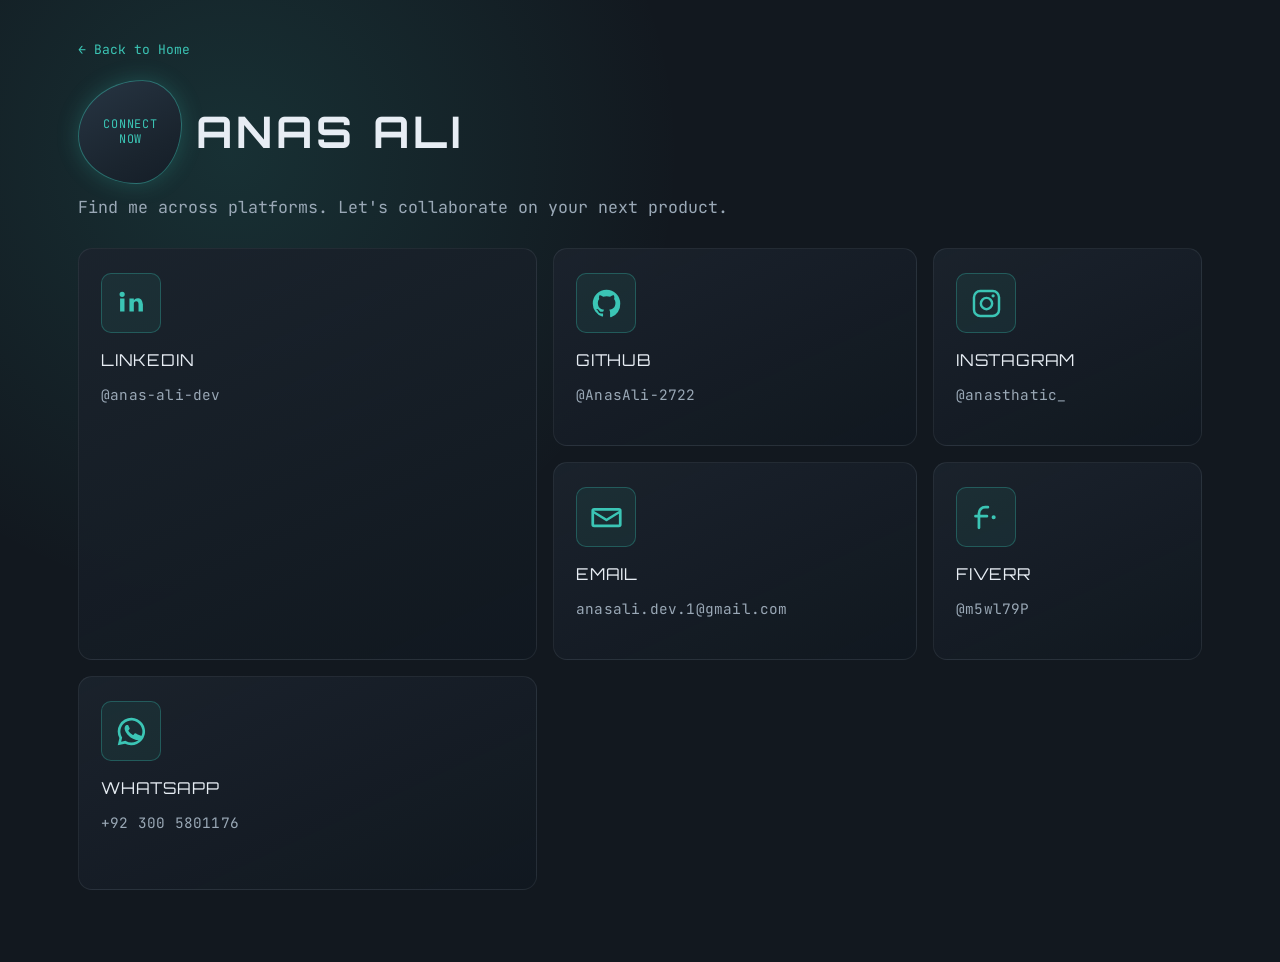
==== commit 076fe238: "changing theme" ====
--- a/connect.html
+++ b/connect.html
@@ -56,12 +56,12 @@
             </article>
 
             <article class="connect-card compact-card connect-card-email reveal-on-scroll" data-reveal-delay="160">
-                <a class="compact-card-link" href="mailto:usernameistaken444@gmail.com" aria-label="Send Email">
+                <a class="compact-card-link" href="mailto:anasali.dev.1@gmail.com" aria-label="Send Email">
                     <div class="connect-card-icon" aria-hidden="true">
                         <svg viewBox="0 0 24 24" xmlns="http://www.w3.org/2000/svg"><path fill="currentColor" d="M3 5h18a2 2 0 0 1 2 2v10a2 2 0 0 1-2 2H3a2 2 0 0 1-2-2V7a2 2 0 0 1 2-2Zm0 2v.2l9 5.6 9-5.6V7H3Zm18 10V9.2l-8.5 5.3a1 1 0 0 1-1 0L3 9.2V17h18Z"/></svg>
                     </div>
                     <span class="compact-platform">Email</span>
-                    <span class="compact-handle">@usernameistaken444</span>
+                    <span class="compact-handle">anasali.dev.1@gmail.com</span>
                 </a>
             </article>
 
@@ -76,12 +76,12 @@
             </article>
 
             <article class="connect-card compact-card connect-card-whatsapp reveal-on-scroll" data-reveal-delay="240">
-                <a class="compact-card-link" href="https://wa.me/923001801176?text=Hi%20Anas!%20Want%20to%20work%20with%20Us%3F" target="_blank" rel="noopener noreferrer" aria-label="Open WhatsApp">
+                <a class="compact-card-link" href="https://wa.me/923005801176?text=Hi%20Anas!%20Want%20to%20work%20with%20Us%3F" target="_blank" rel="noopener noreferrer" aria-label="Open WhatsApp">
                     <div class="connect-card-icon" aria-hidden="true">
                         <svg viewBox="0 0 24 24" xmlns="http://www.w3.org/2000/svg"><path fill="currentColor" d="M12 2a10 10 0 0 0-8.8 14.8L2 22l5.3-1.1A10 10 0 1 0 12 2Zm0 18a8 8 0 0 1-4.1-1.1l-.3-.2-3.1.7.7-3-.2-.4A8 8 0 1 1 12 20Zm4.5-5.9c-.2-.1-1.4-.7-1.6-.8s-.4-.1-.6.1c-.2.3-.7.8-.8 1-.2.2-.3.2-.5.1a6.6 6.6 0 0 1-3.2-2.8c-.2-.3 0-.5.1-.6l.4-.5a2 2 0 0 0 .3-.5.6.6 0 0 0 0-.6c-.1-.1-.6-1.4-.9-1.9-.2-.5-.4-.4-.6-.4h-.5a1 1 0 0 0-.7.3c-.2.3-1 1-.9 2.5.1 1.5 1.1 2.9 1.3 3.1.2.3 2.1 3.2 5.2 4.4.7.3 1.3.5 1.8.6.7.2 1.4.2 1.9.1.6-.1 1.8-.7 2-1.4.3-.7.3-1.3.2-1.4-.1-.1-.3-.2-.5-.3Z"/></svg>
                     </div>
                     <span class="compact-platform">WhatsApp</span>
-                    <span class="compact-handle">+92 300 1801176</span>
+                    <span class="compact-handle">+92 300 5801176</span>
                 </a>
             </article>
         </section>
--- a/styles.css
+++ b/styles.css
@@ -807,8 +807,8 @@
 
 .projects-grid {
     display: grid;
-    grid-template-columns: repeat(2, minmax(0, 1fr));
-    gap: 20px;
+    grid-template-columns: 1fr;
+    gap: 32px;
 }
 
 .project-card {
@@ -816,8 +816,9 @@
     border: 1px solid var(--border-color);
     border-radius: 12px;
     overflow: hidden;
-    transition: border-color 0.35s ease, box-shadow 0.35s ease, transform 0.35s ease;
     box-shadow: 0 14px 34px rgba(0, 0, 0, 0.22);
+    transition: border-color 0.4s ease, box-shadow 0.4s ease, transform 0.4s ease;
+    grid-column: 1 / -1;
 }
 
 .project-card:hover {
@@ -826,6 +827,43 @@
     transform: translateY(-6px) scale(1.01);
 }
 
+/* ── Split layout container ── */
+.project-split {
+    display: flex;
+    flex-direction: row;
+    align-items: stretch;
+    height: 100%;
+}
+
+/* ── Split content (text side) ── */
+.project-split-content {
+    display: flex;
+    flex-direction: column;
+    justify-content: center;
+    padding: 36px 32px;
+    flex: 0 0 45%;
+}
+
+.project-split-content h3 {
+    font-family: 'Orbitron', sans-serif;
+    font-size: clamp(1.2rem, 2.2vw, 1.65rem);
+    margin-bottom: 14px;
+    letter-spacing: 1px;
+    text-transform: uppercase;
+}
+
+.project-split-content p {
+    color: var(--text-muted);
+    font-size: 14px;
+    margin-bottom: 16px;
+    line-height: 1.7;
+}
+
+/* ── Split media (image side) ── */
+.project-split-media {
+    flex: 0 0 55%;
+}
+
 .project-image-placeholder {
     min-height: 220px;
     position: relative;
@@ -841,16 +879,12 @@
     transform: scale(1.03);
 }
 
-.project-image-link {
-    display: block;
-    text-decoration: none;
-    color: inherit;
-}
-
-.project-image-link:focus-visible {
-    outline: 2px solid rgba(59, 197, 181, 0.6);
-    outline-offset: 2px;
-    border-radius: 12px;
+.project-card-hero .project-image-placeholder,
+.project-card-full .project-image-placeholder,
+.project-card.expanded .project-image-placeholder {
+    min-height: 280px;
+    height: 100%;
+    border-radius: 0;
 }
 
 .project-mockup-image {
@@ -866,6 +900,10 @@
     transform: scale(1.04);
 }
 
+.project-card-full .project-mockup-image {
+    max-height: 340px;
+}
+
 .we-two-image .project-mockup-image {
     transform: scale(1.18);
     transform-origin: center center;
@@ -885,27 +923,214 @@
         linear-gradient(135deg, #18222c, #10161e);
 }
 
-.project-content {
-    padding: 16px;
-}
-
-.project-content h3 {
+.dev-pulse-image {
+    background:
+        linear-gradient(145deg, rgba(59, 197, 181, 0.22), transparent 60%),
+        radial-gradient(circle at 75% 25%, rgba(46, 157, 146, 0.28), transparent 50%),
+        linear-gradient(135deg, #16202a, #0f161e);
+}
+
+/* ── Interactive Image Carousel ── */
+.carousel-container {
+    position: relative;
+    overflow: hidden;
+    width: 100%;
+    border-radius: 8px;
+}
+
+.carousel-landscape {
+    aspect-ratio: 16 / 9;
+}
+
+.carousel-portrait {
+    aspect-ratio: 9 / 16;
+    max-height: 380px;
+}
+
+/* ── Mobile Phone Mockup Frame ── */
+.mobile-mockup-frame {
+    position: relative;
+    width: 100%;
+    max-width: 240px;
+    aspect-ratio: 9 / 18.5;
+    margin: 16px auto;
+    background: #0f151c;
+    border: 6px solid #1c2633;
+    border-radius: 36px;
+    padding: 6px;
+    box-shadow: 
+        0 18px 38px rgba(0, 0, 0, 0.65), 
+        0 0 0 1px rgba(59, 197, 181, 0.35),
+        inset 0 0 10px rgba(0, 0, 0, 0.8);
+    transition: transform 0.4s cubic-bezier(0.4, 0, 0.2, 1), box-shadow 0.4s ease;
+    display: flex;
+    align-items: center;
+    justify-content: center;
+}
+
+.mobile-mockup-frame::before {
+    content: '';
+    position: absolute;
+    top: 8px;
+    left: 50%;
+    transform: translateX(-50%);
+    width: 44px;
+    height: 5px;
+    background: #080c10;
+    border-radius: 999px;
+    z-index: 10;
+    border: 1px solid rgba(255, 255, 255, 0.08);
+}
+
+.project-card:hover .mobile-mockup-frame {
+    transform: translateY(-4px) scale(1.03);
+    box-shadow: 
+        0 24px 48px rgba(0, 0, 0, 0.75), 
+        0 0 18px rgba(59, 197, 181, 0.5),
+        inset 0 0 10px rgba(0, 0, 0, 0.8);
+}
+
+.mobile-mockup-frame .carousel-container {
+    width: 100%;
+    height: 100%;
+    border-radius: 26px;
+    overflow: hidden;
+    aspect-ratio: unset;
+    max-height: unset;
+    background: #000;
+}
+
+.mobile-mockup-frame .carousel-slide-img {
+    border-radius: 0;
+    border: none;
+    box-shadow: none;
+}
+
+.carousel-track {
+    display: flex;
+    transition: transform 0.5s cubic-bezier(0.4, 0, 0.2, 1);
+    height: 100%;
+}
+
+.carousel-slide {
+    flex: 0 0 100%;
+    height: 100%;
+}
+
+.carousel-slide-img {
+    width: 100%;
+    height: 100%;
+    object-fit: cover;
+    border-radius: 12px;
+    border: 1px solid rgba(59, 197, 181, 0.3);
+    box-shadow: 0 8px 24px rgba(59, 197, 181, 0.15), 0 4px 12px rgba(0, 0, 0, 0.4);
+    transition: transform 0.4s ease, box-shadow 0.4s ease;
+}
+
+.project-card:hover .carousel-slide-img {
+    box-shadow: 0 12px 32px rgba(59, 197, 181, 0.25), 0 6px 16px rgba(0, 0, 0, 0.5);
+}
+
+.carousel-slide-placeholder {
+    width: 100%;
+    height: 100%;
+    display: flex;
+    align-items: center;
+    justify-content: center;
     font-family: 'Orbitron', sans-serif;
-    font-size: clamp(1rem, 1.8vw, 1.25rem);
-    margin-bottom: 8px;
-}
-
-.project-content p {
-    color: var(--text-muted);
-    font-size: 14px;
-    margin-bottom: 14px;
-}
-
+    font-size: clamp(2rem, 4vw, 4rem);
+    color: rgba(231, 237, 244, 0.12);
+    background: inherit;
+}
+
+.carousel-btn {
+    position: absolute;
+    top: 50%;
+    transform: translateY(-50%);
+    width: 38px;
+    height: 38px;
+    border-radius: 50%;
+    border: 1px solid rgba(231, 237, 244, 0.15);
+    background: rgba(18, 24, 31, 0.65);
+    backdrop-filter: blur(8px);
+    color: rgba(231, 237, 244, 0.85);
+    cursor: pointer;
+    z-index: 3;
+    display: flex;
+    align-items: center;
+    justify-content: center;
+    transition: background 0.25s ease, border-color 0.25s ease,
+                box-shadow 0.25s ease, transform 0.25s ease;
+    opacity: 0;
+}
+
+.carousel-container:hover .carousel-btn {
+    opacity: 1;
+}
+
+.carousel-btn:hover {
+    background: rgba(59, 197, 181, 0.2);
+    border-color: rgba(59, 197, 181, 0.5);
+    box-shadow: 0 0 14px rgba(59, 197, 181, 0.25);
+    transform: translateY(-50%) scale(1.08);
+}
+
+.carousel-btn-prev { left: 12px; }
+.carousel-btn-next { right: 12px; }
+
+.carousel-btn svg {
+    width: 18px;
+    height: 18px;
+}
+
+.carousel-indicators {
+    position: absolute;
+    bottom: 12px;
+    left: 50%;
+    transform: translateX(-50%);
+    display: flex;
+    align-items: center;
+    gap: 8px;
+    z-index: 3;
+}
+
+.carousel-indicators .dot,
+.carousel-indicators .carousel-dot,
+.dot,
+.carousel-dot {
+    width: 8px;
+    height: 8px;
+    border-radius: 999px;
+    border: none;
+    background: rgba(154, 168, 182, 0.5);
+    cursor: pointer;
+    padding: 0;
+    transition: width 0.35s cubic-bezier(0.4, 0, 0.2, 1),
+                background 0.3s ease, box-shadow 0.3s ease;
+}
+
+.carousel-indicators .dot.active,
+.carousel-indicators .carousel-dot.active,
+.dot.active,
+.carousel-dot.active {
+    width: 24px;
+    background: rgba(231, 237, 244, 0.95);
+    box-shadow: 0 0 10px rgba(59, 197, 181, 0.6);
+}
+
+.carousel-indicators .dot:hover:not(.active),
+.carousel-indicators .carousel-dot:hover:not(.active),
+.dot:hover:not(.active),
+.carousel-dot:hover:not(.active) {
+    background: rgba(154, 168, 182, 0.8);
+}
+
+/* ── Tech tags ── */
 .project-tech-pills {
     display: flex;
     flex-wrap: wrap;
     gap: 8px;
-    margin-bottom: 14px;
+    margin-bottom: 18px;
 }
 
 .project-tech-tag {
@@ -919,19 +1144,113 @@
     letter-spacing: 0.6px;
 }
 
-.project-action-link {
-    color: var(--primary-accent);
-    text-decoration: none;
-    font-size: 13px;
+/* ── "View Project Details" button ── */
+.project-details-btn {
     display: inline-flex;
     align-items: center;
-    gap: 6px;
-    transition: color 0.2s ease, transform 0.2s ease;
-}
-
-.project-action-link:hover {
-    color: #82e8dc;
-    transform: translateX(2px);
+    gap: 8px;
+    padding: 12px 24px;
+    border: 1px solid rgba(59, 197, 181, 0.5);
+    border-radius: 8px;
+    background: linear-gradient(135deg, rgba(59, 197, 181, 0.12), rgba(46, 157, 146, 0.06));
+    color: var(--primary-accent);
+    font-family: 'JetBrains Mono', monospace;
+    font-size: 13px;
+    text-transform: uppercase;
+    letter-spacing: 1.2px;
+    text-decoration: none;
+    position: relative;
+    overflow: hidden;
+    cursor: pointer;
+    align-self: flex-start;
+    transition: background 0.3s ease, border-color 0.3s ease, box-shadow 0.3s ease,
+                color 0.3s ease, transform 0.3s ease;
+    z-index: 2;
+}
+
+.project-details-btn:hover {
+    background: linear-gradient(135deg, rgba(59, 197, 181, 0.28), rgba(46, 157, 146, 0.14));
+    border-color: rgba(59, 197, 181, 0.8);
+    box-shadow: 0 0 22px rgba(59, 197, 181, 0.35), 0 0 44px rgba(59, 197, 181, 0.12);
+    color: #d0fff8;
+    transform: translateY(-2px);
+}
+
+.project-details-btn:focus-visible {
+    outline: 2px solid rgba(59, 197, 181, 0.6);
+    outline-offset: 3px;
+}
+
+.project-details-btn:active {
+    transform: translateY(0);
+    box-shadow: 0 0 14px rgba(59, 197, 181, 0.2);
+}
+
+/* Glow sweep animation on hover */
+.btn-glow {
+    position: absolute;
+    top: 0;
+    left: -100%;
+    width: 100%;
+    height: 100%;
+    background: linear-gradient(90deg, transparent, rgba(59, 197, 181, 0.18), transparent);
+    transition: left 0.5s ease;
+    pointer-events: none;
+}
+
+.project-details-btn:hover .btn-glow {
+    left: 100%;
+}
+
+/* ── Expanded state for standard cards ── */
+.project-card.expanded {
+    grid-column: 1 / -1;
+}
+
+.project-card.expanded .project-split {
+    flex-direction: row;
+    align-items: stretch;
+}
+
+.project-card.expanded .project-split-content {
+    flex: 0 0 45%;
+    padding: 36px 32px;
+    order: 2;
+}
+
+.project-card.expanded .project-split-media {
+    flex: 0 0 55%;
+    order: 1;
+}
+
+.project-card.expanded .project-split-content h3 {
+    font-size: clamp(1.2rem, 2.2vw, 1.65rem);
+}
+
+.project-card.expanded .project-image-placeholder {
+    min-height: 280px;
+    height: 100%;
+}
+
+.project-card.expanded .project-mockup-image {
+    max-height: 340px;
+}
+
+/* Smooth entry/exit for expanded content */
+.project-card.expanded .project-split-content,
+.project-card.expanded .project-split-media {
+    animation: expandFadeIn 0.5s cubic-bezier(0.22, 0.61, 0.36, 1) both;
+}
+
+@keyframes expandFadeIn {
+    from {
+        opacity: 0.7;
+        transform: translateY(8px);
+    }
+    to {
+        opacity: 1;
+        transform: translateY(0);
+    }
 }
 
 .project-detail-main {
@@ -1365,6 +1684,11 @@
         grid-template-columns: 1fr;
     }
 
+    .project-split-content,
+    .project-split-media {
+        flex: 0 0 50%;
+    }
+
     .project-detail-grid {
         grid-template-columns: 1fr;
     }
@@ -1482,6 +1806,39 @@
 
     .project-mockup-image {
         max-height: 220px;
+    }
+
+    /* Force all project cards to stacked column on mobile */
+    .project-split {
+        flex-direction: column;
+    }
+
+    .project-split-content,
+    .project-split-media {
+        flex: 1 1 auto;
+    }
+
+    .project-split-media {
+        order: -1;
+    }
+
+    .project-split-content {
+        padding: 24px 16px;
+        order: 1;
+    }
+
+    /* Carousel mobile adjustments */
+    .carousel-btn {
+        opacity: 1;
+        width: 32px;
+        height: 32px;
+    }
+
+    .carousel-btn-prev { left: 8px; }
+    .carousel-btn-next { right: 8px; }
+
+    .carousel-portrait {
+        max-height: 320px;
     }
 
     .intro-greeting {
@@ -1619,6 +1976,10 @@
         padding: 0 12px 28px;
     }
 
+    .carousel-portrait {
+        max-height: 280px;
+    }
+
     .bento-item {
         padding: 16px;
         border-radius: 10px;
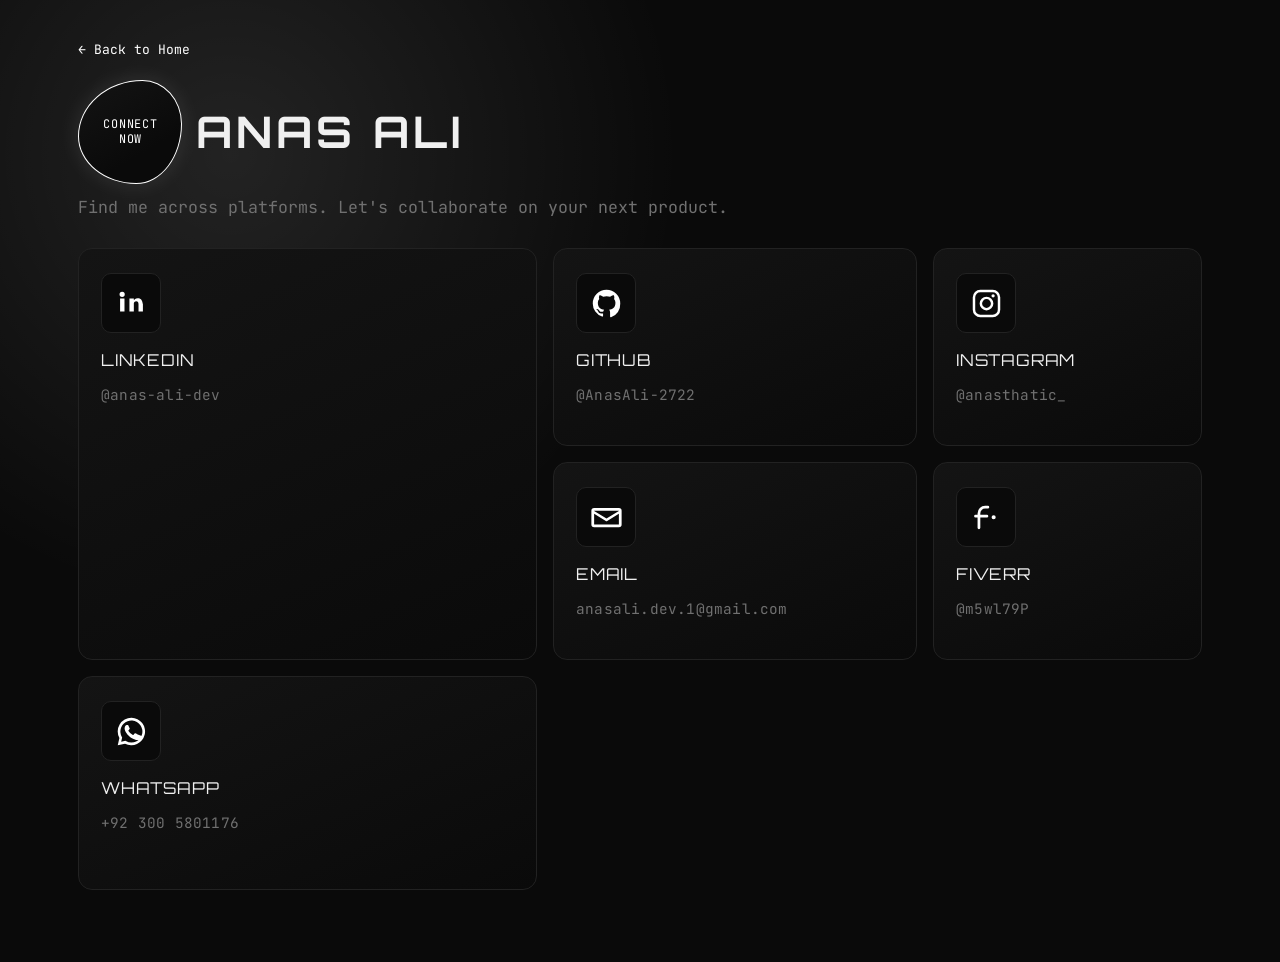
==== commit 9f33e209: "Changed Theme and hero section" ====
--- a/connect.html
+++ b/connect.html
@@ -4,6 +4,8 @@
     <meta charset="UTF-8">
     <meta name="viewport" content="width=device-width, initial-scale=1.0">
     <title>Connect | Anas Ali</title>
+    <meta name="description" content="Connect with Anas Ali — find links to LinkedIn, GitHub, Instagram, Fiverr, WhatsApp, and email for collaboration and freelance inquiries.">
+    <link rel="icon" type="image/svg+xml" href='data:image/svg+xml,<svg xmlns="http://www.w3.org/2000/svg" viewBox="0 0 100 100"><text y=".9em" font-size="90">⚡</text></svg>'>
     <link rel="preconnect" href="https://fonts.googleapis.com">
     <link rel="preconnect" href="https://fonts.gstatic.com" crossorigin>
     <link href="https://fonts.googleapis.com/css2?family=Orbitron:wght@400;700;900&family=JetBrains+Mono:wght@400;600&display=swap" rel="stylesheet">
--- a/styles.css
+++ b/styles.css
@@ -1,12 +1,12 @@
 :root {
-    --bg-color: #12181f;
-    --bg-secondary: #1b232d;
-    --primary-accent: #3bc5b5;
-    --secondary-accent: #2e9d92;
-    --text-main: #e7edf4;
-    --text-muted: #9aa8b6;
-    --border-color: #2a3440;
-    --glow-color: rgba(59, 197, 181, 0.26);
+    --bg-color: #0a0a0a;
+    --bg-secondary: #141414;
+    --primary-accent: #ffffff;
+    --secondary-accent: #999999;
+    --text-main: #f0f0f0;
+    --text-muted: #707070;
+    --border-color: #222222;
+    --glow-color: rgba(255, 255, 255, 0.1);
 }
 
 * {
@@ -45,7 +45,7 @@
     padding: 2rem;
     position: relative;
     overflow: hidden;
-    background: radial-gradient(circle at 50% 28%, rgba(59, 197, 181, 0.12) 0%, var(--bg-color) 65%);
+    background: radial-gradient(circle at 50% 28%, var(--glow-color) 0%, var(--bg-color) 65%);
 }
 
 .hero-content {
@@ -82,6 +82,7 @@
     text-transform: uppercase;
     letter-spacing: 8px;
     font-weight: 900;
+    stroke: var(--primary-accent);
 }
 
 .user-image-container {
@@ -100,11 +101,11 @@
     border-radius: 62% 38% 44% 56% / 54% 42% 58% 46%;
     overflow: hidden;
     background:
-        radial-gradient(circle at var(--spot-x, 40%) var(--spot-y, 28%), rgba(59, 197, 181, 0.24) 0%, rgba(29, 39, 50, 0.24) 42%, transparent 66%),
-        radial-gradient(circle at calc(var(--spot-x, 40%) + 10%) calc(var(--spot-y, 28%) + 16%), rgba(74, 224, 208, 0.14) 0%, transparent 46%),
-        linear-gradient(154deg, #2b3948 0%, #1a232d 62%, #141b24 100%);
-    border: 1px solid rgba(231, 237, 244, 0.1);
-    box-shadow: 22px 22px 50px rgba(7, 11, 16, 0.55), -14px -14px 30px rgba(58, 72, 88, 0.2);
+        radial-gradient(circle at var(--spot-x, 40%) var(--spot-y, 28%), var(--glow-color) 0%, var(--glow-color) 42%, transparent 66%),
+        radial-gradient(circle at calc(var(--spot-x, 40%) + 10%) calc(var(--spot-y, 28%) + 16%), var(--glow-color) 0%, transparent 46%),
+        linear-gradient(154deg, var(--bg-secondary) 0%, var(--bg-color) 62%, var(--bg-color) 100%);
+    border: 1px solid var(--border-color);
+    box-shadow: 22px 22px 50px rgba(0, 0, 0, 0.55), -14px -14px 30px rgba(0, 0, 0, 0.2);
     animation: blobMorph 12s ease-in-out infinite, float-subtle 8s ease-in-out infinite;
     transition: transform 0.55s cubic-bezier(0.19, 1, 0.22, 1), box-shadow 0.45s ease, border-radius 0.6s cubic-bezier(0.23, 1, 0.32, 1), background-position 0.35s ease;
 }
@@ -114,7 +115,7 @@
     position: absolute;
     inset: -6%;
     border-radius: inherit;
-    background: radial-gradient(circle at 28% 20%, rgba(59, 197, 181, 0.2), transparent 58%);
+    background: radial-gradient(circle at 28% 20%, var(--glow-color), transparent 58%);
     z-index: 0;
     filter: blur(4px);
 }
@@ -123,7 +124,7 @@
     content: '';
     position: absolute;
     inset: 0;
-    background: linear-gradient(to bottom, rgba(18, 24, 31, 0) 62%, rgba(18, 24, 31, 0.9) 100%);
+    background: linear-gradient(to bottom, rgba(10, 10, 10, 0) 62%, var(--bg-color) 100%);
     pointer-events: none;
     z-index: 2;
 }
@@ -140,7 +141,7 @@
     line-height: 1.02;
     font-size: clamp(1.4rem, 4.8vw, 3.2rem);
     color: var(--primary-accent);
-    text-shadow: 0 0 24px rgba(59, 197, 181, 0.45), 0 8px 24px rgba(0, 0, 0, 0.35);
+    text-shadow: 0 0 24px var(--glow-color), 0 8px 24px rgba(0, 0, 0, 0.35);
     transition: transform 0.35s ease, text-shadow 0.35s ease;
 }
 
@@ -193,18 +194,18 @@
 
 .user-image-container:hover .user-image-placeholder {
     transform: translate3d(var(--bubble-shift-x, 0px), var(--bubble-shift-y, -6px), 0) scale(1.03);
-    box-shadow: 0 0 0 1px rgba(59, 197, 181, 0.2), 26px 26px 58px rgba(7, 11, 16, 0.58), -12px -12px 28px rgba(58, 72, 88, 0.24);
+    box-shadow: 0 0 0 1px var(--primary-accent), 26px 26px 58px rgba(0, 0, 0, 0.58), -12px -12px 28px rgba(0, 0, 0, 0.24);
     animation: blobMorphActive 2.2s linear infinite, float-subtle 4.5s ease-in-out infinite;
     transition: transform 0.14s linear, border-radius 0.14s linear, background-position 0.12s linear, box-shadow 0.25s ease;
 }
 
 .user-image-container:hover .bubble-name {
     transform: scale(1.04);
-    text-shadow: 0 0 32px rgba(59, 197, 181, 0.7), 0 8px 24px rgba(0, 0, 0, 0.42);
+    text-shadow: 0 0 32px var(--glow-color), 0 8px 24px rgba(0, 0, 0, 0.42);
 }
 
 .user-image-container:hover .bubble-tagline {
-    color: rgba(231, 237, 244, 0.96);
+    color: var(--text-main);
 }
 
 .user-image {
@@ -226,13 +227,13 @@
 .placeholder-avatar {
     width: 400px;
     height: 400px;
-    background: linear-gradient(135deg, var(--bg-secondary) 0%, #1a2730 100%);
+    background: linear-gradient(135deg, var(--bg-secondary) 0%, var(--bg-color) 100%);
     border: 3px solid var(--primary-accent);
     border-radius: 50%;
     display: flex;
     align-items: center;
     justify-content: center;
-    box-shadow: 0 0 60px var(--glow-color), inset 0 0 40px rgba(59, 197, 181, 0.1);
+    box-shadow: 0 0 60px var(--glow-color), inset 0 0 40px var(--glow-color);
     animation: float-subtle 6s ease-in-out infinite;
 }
 
@@ -306,13 +307,13 @@
 
 @keyframes revealLiftGlow {
     0% {
-        box-shadow: 0 0 0 rgba(59, 197, 181, 0);
+        box-shadow: 0 0 0 transparent;
     }
     40% {
-        box-shadow: 0 0 26px rgba(59, 197, 181, 0.18);
+        box-shadow: 0 0 26px var(--glow-color);
     }
     100% {
-        box-shadow: 0 0 0 rgba(59, 197, 181, 0);
+        box-shadow: 0 0 0 transparent;
     }
 }
 
@@ -323,11 +324,11 @@
     width: 100%;
     max-width: 560px;
     padding: 24px 28px;
-    border: 1px solid rgba(231, 237, 244, 0.1);
+    border: 1px solid var(--border-color);
     border-radius: 18px;
-    background: linear-gradient(165deg, rgba(16, 22, 29, 0.92), rgba(19, 26, 34, 0.78));
+    background: linear-gradient(165deg, var(--bg-secondary), var(--bg-color));
     backdrop-filter: blur(4px);
-    box-shadow: 12px 12px 34px rgba(6, 9, 14, 0.52), -8px -8px 24px rgba(57, 69, 84, 0.22);
+    box-shadow: 12px 12px 34px rgba(6, 9, 14, 0.52), -8px -8px 24px rgba(55, 55, 55, 0.22);
 }
 
 .intro-greeting {
@@ -438,7 +439,7 @@
     left: 0;
     width: 100%;
     height: 100%;
-    background: linear-gradient(135deg, rgba(59, 197, 181, 0.12), transparent);
+    background: linear-gradient(135deg, var(--glow-color), transparent);
     opacity: 0;
     transition: opacity 0.4s ease;
     pointer-events: none;
@@ -446,7 +447,7 @@
 
 .bento-item:hover {
     border-color: var(--primary-accent);
-    box-shadow: 0 0 30px var(--glow-color), inset 0 0 20px rgba(59, 197, 181, 0.06);
+    box-shadow: 0 0 30px var(--glow-color), inset 0 0 20px var(--glow-color);
     transform: translateY(-5px);
 }
 
@@ -562,7 +563,7 @@
     background-color: var(--border-color);
     border-radius: 3px;
     overflow: hidden;
-    border: 1px solid rgba(59, 197, 181, 0.25);
+    border: 1px solid var(--border-color);
 }
 
 .skill-fill {
@@ -638,9 +639,9 @@
     position: relative;
     padding: 8px 0;
     border-radius: 14px;
-    background: linear-gradient(160deg, rgba(59, 197, 181, 0.08), rgba(18, 24, 31, 0.55));
-    border: 1px solid rgba(231, 237, 244, 0.06);
-    box-shadow: inset 0 1px 0 rgba(255, 255, 255, 0.05), 0 16px 34px rgba(0, 0, 0, 0.28);
+    background: linear-gradient(160deg, var(--glow-color), var(--bg-color));
+    border: 1px solid var(--border-color);
+    box-shadow: inset 0 1px 0 var(--glow-color), 0 16px 34px rgba(0, 0, 0, 0.28);
 }
 
 .tech-marquee {
@@ -710,9 +711,9 @@
     align-items: center;
     gap: 8px;
     padding: 10px 16px;
-    border: 1px solid rgba(59, 197, 181, 0.28);
+    border: 1px solid var(--border-color);
     border-radius: 999px;
-    background: linear-gradient(145deg, rgba(59, 197, 181, 0.14), rgba(46, 157, 146, 0.08));
+    background: linear-gradient(145deg, var(--bg-secondary), var(--bg-color));
     color: var(--text-main);
     font-size: 12px;
     letter-spacing: 0.9px;
@@ -724,14 +725,14 @@
 
 .tech-pill:hover {
     transform: translateY(-2px) scale(1.02);
-    border-color: rgba(59, 197, 181, 0.45);
-    box-shadow: 0 12px 30px rgba(0, 0, 0, 0.35), 0 0 18px rgba(59, 197, 181, 0.18);
+    border-color: var(--primary-accent);
+    box-shadow: 0 12px 30px rgba(0, 0, 0, 0.35), 0 0 18px var(--glow-color);
 }
 
 .tech-pill:focus-visible {
     outline: none;
-    border-color: rgba(59, 197, 181, 0.7);
-    box-shadow: 0 0 0 2px rgba(59, 197, 181, 0.22), 0 10px 28px rgba(0, 0, 0, 0.32);
+    border-color: var(--primary-accent);
+    box-shadow: 0 0 0 2px var(--glow-color), 0 10px 28px rgba(0, 0, 0, 0.32);
 }
 
 .tech-pill-icon {
@@ -753,14 +754,10 @@
     line-height: 1;
 }
 
-.tech-flutter .tech-pill-icon { color: #6fdaff; }
-.tech-html .tech-pill-icon { color: #f59f7e; }
-.tech-css .tech-pill-icon { color: #7bc6ff; }
-.tech-javascript .tech-pill-icon { color: #f5df78; }
-.tech-supabase .tech-pill-icon { color: #5add9e; }
-.tech-firebase .tech-pill-icon { color: #ffb35a; }
-.tech-python .tech-pill-icon { color: #8eb2ff; }
-.tech-cpp .tech-pill-icon { color: #b7a8ff; }
+.tech-supabase .tech-pill-icon { color: var(--primary-accent); }
+.tech-firebase .tech-pill-icon { color: var(--primary-accent); }
+.tech-python .tech-pill-icon { color: var(--primary-accent); }
+.tech-cpp .tech-pill-icon { color: var(--primary-accent); }
 
 @media (prefers-reduced-motion: reduce) {
     .tech-track {
@@ -822,8 +819,8 @@
 }
 
 .project-card:hover {
-    border-color: rgba(59, 197, 181, 0.5);
-    box-shadow: 0 0 0 1px rgba(59, 197, 181, 0.2), 0 18px 38px rgba(0, 0, 0, 0.34);
+    border-color: var(--primary-accent);
+    box-shadow: 0 0 0 1px var(--glow-color), 0 18px 38px rgba(0, 0, 0, 0.34);
     transform: translateY(-6px) scale(1.01);
 }
 
@@ -911,23 +908,23 @@
 
 .anas-space-image {
     background:
-        linear-gradient(150deg, rgba(59, 197, 181, 0.2), transparent 56%),
-        radial-gradient(circle at 80% 20%, rgba(46, 157, 146, 0.25), transparent 52%),
-        linear-gradient(130deg, #17212b, #10171f);
+        linear-gradient(150deg, var(--glow-color), transparent 56%),
+        radial-gradient(circle at 80% 20%, var(--glow-color), transparent 52%),
+        linear-gradient(130deg, var(--bg-secondary), var(--bg-color));
 }
 
 .we-two-image {
     background:
-        linear-gradient(170deg, rgba(59, 197, 181, 0.16), transparent 58%),
-        radial-gradient(circle at 28% 25%, rgba(46, 157, 146, 0.26), transparent 50%),
-        linear-gradient(135deg, #18222c, #10161e);
+        linear-gradient(170deg, var(--glow-color), transparent 58%),
+        radial-gradient(circle at 28% 25%, var(--glow-color), transparent 50%),
+        linear-gradient(135deg, var(--bg-secondary), var(--bg-color));
 }
 
 .dev-pulse-image {
     background:
-        linear-gradient(145deg, rgba(59, 197, 181, 0.22), transparent 60%),
-        radial-gradient(circle at 75% 25%, rgba(46, 157, 146, 0.28), transparent 50%),
-        linear-gradient(135deg, #16202a, #0f161e);
+        linear-gradient(145deg, var(--glow-color), transparent 60%),
+        radial-gradient(circle at 75% 25%, var(--glow-color), transparent 50%),
+        linear-gradient(135deg, var(--bg-secondary), var(--bg-color));
 }
 
 /* ── Interactive Image Carousel ── */
@@ -954,13 +951,13 @@
     max-width: 240px;
     aspect-ratio: 9 / 18.5;
     margin: 16px auto;
-    background: #0f151c;
-    border: 6px solid #1c2633;
+    background: var(--bg-color);
+    border: 6px solid var(--bg-secondary);
     border-radius: 36px;
     padding: 6px;
-    box-shadow: 
-        0 18px 38px rgba(0, 0, 0, 0.65), 
-        0 0 0 1px rgba(59, 197, 181, 0.35),
+    box-shadow:
+        0 18px 38px rgba(0, 0, 0, 0.65),
+        0 0 0 1px var(--primary-accent),
         inset 0 0 10px rgba(0, 0, 0, 0.8);
     transition: transform 0.4s cubic-bezier(0.4, 0, 0.2, 1), box-shadow 0.4s ease;
     display: flex;
@@ -976,17 +973,17 @@
     transform: translateX(-50%);
     width: 44px;
     height: 5px;
-    background: #080c10;
+    background: var(--bg-color);
     border-radius: 999px;
     z-index: 10;
-    border: 1px solid rgba(255, 255, 255, 0.08);
+    border: 1px solid var(--border-color);
 }
 
 .project-card:hover .mobile-mockup-frame {
     transform: translateY(-4px) scale(1.03);
-    box-shadow: 
-        0 24px 48px rgba(0, 0, 0, 0.75), 
-        0 0 18px rgba(59, 197, 181, 0.5),
+    box-shadow:
+        0 24px 48px rgba(0, 0, 0, 0.75),
+        0 0 18px var(--primary-accent),
         inset 0 0 10px rgba(0, 0, 0, 0.8);
 }
 
@@ -997,7 +994,7 @@
     overflow: hidden;
     aspect-ratio: unset;
     max-height: unset;
-    background: #000;
+    background: var(--bg-color);
 }
 
 .mobile-mockup-frame .carousel-slide-img {
@@ -1022,13 +1019,13 @@
     height: 100%;
     object-fit: cover;
     border-radius: 12px;
-    border: 1px solid rgba(59, 197, 181, 0.3);
-    box-shadow: 0 8px 24px rgba(59, 197, 181, 0.15), 0 4px 12px rgba(0, 0, 0, 0.4);
+    border: 1px solid var(--border-color);
+    box-shadow: 0 8px 24px var(--glow-color), 0 4px 12px rgba(0, 0, 0, 0.4);
     transition: transform 0.4s ease, box-shadow 0.4s ease;
 }
 
 .project-card:hover .carousel-slide-img {
-    box-shadow: 0 12px 32px rgba(59, 197, 181, 0.25), 0 6px 16px rgba(0, 0, 0, 0.5);
+    box-shadow: 0 12px 32px var(--glow-color), 0 6px 16px rgba(0, 0, 0, 0.5);
 }
 
 .carousel-slide-placeholder {
@@ -1050,10 +1047,10 @@
     width: 38px;
     height: 38px;
     border-radius: 50%;
-    border: 1px solid rgba(231, 237, 244, 0.15);
-    background: rgba(18, 24, 31, 0.65);
+    border: 1px solid var(--border-color);
+    background: var(--bg-secondary);
     backdrop-filter: blur(8px);
-    color: rgba(231, 237, 244, 0.85);
+    color: var(--text-main);
     cursor: pointer;
     z-index: 3;
     display: flex;
@@ -1069,9 +1066,9 @@
 }
 
 .carousel-btn:hover {
-    background: rgba(59, 197, 181, 0.2);
-    border-color: rgba(59, 197, 181, 0.5);
-    box-shadow: 0 0 14px rgba(59, 197, 181, 0.25);
+    background: var(--bg-color);
+    border-color: var(--primary-accent);
+    box-shadow: 0 0 14px var(--glow-color);
     transform: translateY(-50%) scale(1.08);
 }
 
@@ -1102,7 +1099,7 @@
     height: 8px;
     border-radius: 999px;
     border: none;
-    background: rgba(154, 168, 182, 0.5);
+    background: var(--secondary-accent);
     cursor: pointer;
     padding: 0;
     transition: width 0.35s cubic-bezier(0.4, 0, 0.2, 1),
@@ -1114,15 +1111,15 @@
 .dot.active,
 .carousel-dot.active {
     width: 24px;
-    background: rgba(231, 237, 244, 0.95);
-    box-shadow: 0 0 10px rgba(59, 197, 181, 0.6);
+    background: var(--primary-accent);
+    box-shadow: 0 0 10px var(--glow-color);
 }
 
 .carousel-indicators .dot:hover:not(.active),
 .carousel-indicators .carousel-dot:hover:not(.active),
 .dot:hover:not(.active),
 .carousel-dot:hover:not(.active) {
-    background: rgba(154, 168, 182, 0.8);
+    background: var(--text-muted);
 }
 
 /* ── Tech tags ── */
@@ -1134,12 +1131,12 @@
 }
 
 .project-tech-tag {
-    border: 1px solid rgba(59, 197, 181, 0.35);
+    border: 1px solid var(--border-color);
     border-radius: 999px;
     padding: 5px 10px;
     font-size: 11px;
     color: var(--text-main);
-    background: rgba(59, 197, 181, 0.1);
+    background: var(--bg-secondary);
     text-transform: uppercase;
     letter-spacing: 0.6px;
 }
@@ -1150,9 +1147,9 @@
     align-items: center;
     gap: 8px;
     padding: 12px 24px;
-    border: 1px solid rgba(59, 197, 181, 0.5);
+    border: 1px solid var(--primary-accent);
     border-radius: 8px;
-    background: linear-gradient(135deg, rgba(59, 197, 181, 0.12), rgba(46, 157, 146, 0.06));
+    background: linear-gradient(135deg, var(--bg-secondary), var(--bg-color));
     color: var(--primary-accent);
     font-family: 'JetBrains Mono', monospace;
     font-size: 13px;
@@ -1169,21 +1166,21 @@
 }
 
 .project-details-btn:hover {
-    background: linear-gradient(135deg, rgba(59, 197, 181, 0.28), rgba(46, 157, 146, 0.14));
-    border-color: rgba(59, 197, 181, 0.8);
-    box-shadow: 0 0 22px rgba(59, 197, 181, 0.35), 0 0 44px rgba(59, 197, 181, 0.12);
-    color: #d0fff8;
+    background: linear-gradient(135deg, var(--primary-accent), var(--secondary-accent));
+    border-color: var(--primary-accent);
+    box-shadow: 0 0 22px var(--glow-color), 0 0 44px var(--glow-color);
+    color: var(--bg-color);
     transform: translateY(-2px);
 }
 
 .project-details-btn:focus-visible {
-    outline: 2px solid rgba(59, 197, 181, 0.6);
+    outline: 2px solid var(--primary-accent);
     outline-offset: 3px;
 }
 
 .project-details-btn:active {
     transform: translateY(0);
-    box-shadow: 0 0 14px rgba(59, 197, 181, 0.2);
+    box-shadow: 0 0 14px var(--glow-color);
 }
 
 /* Glow sweep animation on hover */
@@ -1193,7 +1190,7 @@
     left: -100%;
     width: 100%;
     height: 100%;
-    background: linear-gradient(90deg, transparent, rgba(59, 197, 181, 0.18), transparent);
+    background: linear-gradient(90deg, transparent, var(--glow-color), transparent);
     transition: left 0.5s ease;
     pointer-events: none;
 }
@@ -1319,8 +1316,8 @@
     max-height: 380px;
     object-fit: contain;
     border-radius: 10px;
-    background: linear-gradient(135deg, rgba(59, 197, 181, 0.08), transparent);
-    border: 1px solid rgba(231, 237, 244, 0.06);
+    background: linear-gradient(135deg, var(--glow-color), transparent);
+    border: 1px solid var(--border-color);
     padding: 10px;
 }
 
@@ -1328,7 +1325,7 @@
     padding: 80px 40px 170px;
     text-align: center;
     border-top: 1px solid var(--border-color);
-    background: linear-gradient(135deg, rgba(59, 197, 181, 0.08), transparent);
+    background: linear-gradient(135deg, var(--glow-color), transparent);
 }
 
 .contact-section h2 {
@@ -1371,33 +1368,249 @@
     box-shadow: 0 0 30px var(--glow-color);
 }
 
-.connect-top-button {
+/* ── Top Bar ── */
+.top-bar {
     position: fixed;
-    top: 18px;
-    right: 22px;
+    top: 0;
+    left: 0;
+    right: 0;
     z-index: 1200;
-    padding: 10px 18px;
+    display: flex;
+    align-items: center;
+    justify-content: space-between;
+    padding: 0 clamp(20px, 3vw, 48px);
+    height: 60px;
+    background: rgba(10, 10, 10, 0.55);
+    backdrop-filter: blur(18px) saturate(1.4);
+    -webkit-backdrop-filter: blur(18px) saturate(1.4);
+    border-bottom: 1px solid var(--border-color);
+    transition: background 0.3s ease, box-shadow 0.3s ease;
+}
+
+.top-bar-logo {
+    font-family: 'Orbitron', sans-serif;
+    font-size: 15px;
+    font-weight: 700;
+    letter-spacing: 2px;
+    text-transform: uppercase;
+    color: var(--text-main);
+    text-decoration: none;
+    transition: opacity 0.25s ease;
+}
+
+.top-bar-logo:hover {
+    opacity: 0.7;
+}
+
+.top-bar-links {
+    display: flex;
+    align-items: center;
+    gap: 8px;
+}
+
+.top-bar-link {
+    padding: 7px 16px;
+    color: var(--text-muted);
+    text-decoration: none;
+    font-family: 'JetBrains Mono', monospace;
+    font-size: 12px;
+    text-transform: uppercase;
+    letter-spacing: 0.8px;
+    border-radius: 6px;
+    transition: color 0.25s ease, background 0.25s ease;
+}
+
+.top-bar-link:hover {
+    color: var(--text-main);
+    background: var(--glow-color);
+}
+
+.top-bar-connect {
+    margin-left: 8px;
+    padding: 8px 20px;
     border-radius: 999px;
-    border: 1px solid rgba(59, 197, 181, 0.6);
-    background: linear-gradient(130deg, rgba(59, 197, 181, 0.26), rgba(46, 157, 146, 0.16));
-    color: #d8fffa;
+    border: 1px solid var(--border-color);
+    background: var(--bg-secondary);
+    color: var(--text-main);
     text-decoration: none;
     font-family: 'Orbitron', sans-serif;
-    font-size: 12px;
+    font-size: 11px;
     letter-spacing: 1px;
     text-transform: uppercase;
-    box-shadow: 0 0 22px rgba(59, 197, 181, 0.38), 0 8px 18px rgba(0, 0, 0, 0.35);
-    transition: transform 0.24s ease, box-shadow 0.24s ease, background-color 0.24s ease;
-}
-
-.connect-top-button:hover {
-    transform: translateY(-2px) scale(1.02);
-    box-shadow: 0 0 30px rgba(59, 197, 181, 0.5), 0 10px 24px rgba(0, 0, 0, 0.4);
-}
+    transition: background 0.25s ease, border-color 0.25s ease, transform 0.25s ease;
+}
+
+.top-bar-connect:hover {
+    background: var(--bg-color);
+    border-color: var(--primary-accent);
+    transform: translateY(-1px);
+}
+
+/* ── Theme Toggle Button ── */
+.theme-toggle {
+    display: flex;
+    align-items: center;
+    justify-content: center;
+    width: 36px;
+    height: 36px;
+    margin-left: 4px;
+    border: 1px solid var(--border-color);
+    border-radius: 50%;
+    background: var(--bg-secondary);
+    color: var(--text-main);
+    cursor: pointer;
+    transition: background 0.25s ease, border-color 0.25s ease, transform 0.25s ease;
+}
+
+.theme-toggle:hover {
+    background: var(--bg-color);
+    border-color: var(--primary-accent);
+    transform: scale(1.08);
+}
+
+.theme-toggle svg {
+    width: 16px;
+    height: 16px;
+}
+
+.theme-icon-sun { display: none; }
+.theme-icon-moon { display: block; }
+
+/* ── Light Mode ── */
+html.light .theme-icon-sun { display: block; }
+html.light .theme-icon-moon { display: none; }
+
+html.light {
+    --bg-color: #f5f5f5;
+    --bg-secondary: #ffffff;
+    --primary-accent: #111111;
+    --secondary-accent: #555555;
+    --text-main: #111111;
+    --text-muted: #666666;
+    --border-color: #e0e0e0;
+    --glow-color: rgba(0, 0, 0, 0.06);
+}
+
+html.light body {
+    background-color: var(--bg-color);
+    color: var(--text-main);
+}
+
+html.light .top-bar {
+    background: rgba(245, 245, 245, 0.65);
+    border-bottom-color: var(--border-color);
+}
+
+html.light .top-bar-logo { color: var(--text-main); }
+html.light .top-bar-link { color: var(--text-muted); }
+html.light .top-bar-link:hover { color: var(--text-main); background: var(--glow-color); }
+html.light .top-bar-connect { color: var(--text-main); border-color: var(--border-color); background: var(--bg-secondary); }
+html.light .top-bar-connect:hover { background: var(--bg-color); border-color: var(--primary-accent); }
+html.light .theme-toggle { color: var(--text-main); border-color: var(--border-color); background: var(--bg-secondary); }
+html.light .theme-toggle:hover { background: var(--bg-color); border-color: var(--primary-accent); }
+
+html.light .hero {
+    background: radial-gradient(circle at 50% 28%, var(--glow-color) 0%, var(--bg-color) 65%);
+}
+
+html.light .river-text { stroke: var(--text-main); }
+
+html.light .user-image-placeholder {
+    background: linear-gradient(154deg, var(--bg-secondary) 0%, var(--bg-color) 62%, var(--bg-color) 100%);
+    border-color: var(--border-color);
+    box-shadow: 8px 8px 24px rgba(0,0,0,0.08), -6px -6px 16px rgba(255,255,255,0.9);
+}
+
+html.light .bubble-name { color: var(--text-main); text-shadow: none; }
+html.light .bubble-tagline { color: var(--text-muted); }
+
+html.light .hero-intro {
+    background: linear-gradient(165deg, rgba(255,255,255,0.92), rgba(248,248,248,0.85));
+    border-color: var(--border-color);
+    box-shadow: 6px 6px 20px rgba(0,0,0,0.06), -4px -4px 14px rgba(255,255,255,0.8);
+}
+
+html.light .intro-greeting { color: var(--text-main); text-shadow: none; }
+html.light .prompt-symbol { color: var(--secondary-accent); }
+html.light .typewriter-text { color: var(--primary-accent); }
+html.light .cursor { color: var(--primary-accent); }
+
+html.light .bento-item {
+    background-color: var(--bg-secondary);
+    border-color: var(--border-color);
+}
+
+html.light .bento-item:hover {
+    border-color: var(--primary-accent);
+    box-shadow: 0 4px 20px var(--glow-color);
+}
+
+html.light .tag { border-color: var(--primary-accent); color: var(--primary-accent); }
+html.light .tag:hover { background-color: var(--primary-accent); color: var(--bg-color); box-shadow: 0 0 15px var(--glow-color); }
+
+html.light .tech-pill {
+    border-color: var(--border-color);
+    background: linear-gradient(145deg, var(--bg-secondary), var(--bg-color));
+    color: var(--text-main);
+    box-shadow: 0 2px 8px var(--glow-color);
+}
+
+html.light .tech-pill-icon { color: var(--primary-accent) !important; }
+
+html.light .tech-marquee::before { background: linear-gradient(to right, var(--bg-secondary), transparent); }
+html.light .tech-marquee::after { background: linear-gradient(to left, var(--bg-secondary), transparent); }
+
+html.light .project-card {
+    background-color: var(--bg-secondary);
+    border-color: var(--border-color);
+    box-shadow: 0 4px 16px var(--glow-color);
+}
+
+html.light .project-card:hover {
+    border-color: var(--primary-accent);
+    box-shadow: 0 8px 28px var(--glow-color);
+}
+
+html.light .project-tech-tag { border-color: var(--border-color); background: var(--bg-secondary); color: var(--text-main); }
+html.light .project-details-btn { border-color: var(--primary-accent); background: linear-gradient(135deg, var(--bg-secondary), var(--bg-color)); color: var(--primary-accent); }
+html.light .project-details-btn:hover { background: linear-gradient(135deg, var(--primary-accent), var(--secondary-accent)); border-color: var(--primary-accent); color: var(--bg-color); box-shadow: 0 0 22px var(--glow-color); }
+
+html.light .contact-section {
+    border-top-color: var(--border-color);
+    background: linear-gradient(135deg, var(--glow-color), transparent);
+}
+
+html.light .contact-link { border-color: var(--primary-accent); color: var(--primary-accent); }
+html.light .contact-link:hover { background-color: var(--primary-accent); color: var(--bg-color); box-shadow: 0 0 30px var(--glow-color); }
+
+html.light .nav-dock {
+    background-color: rgba(255,255,255,0.8);
+    border-color: var(--border-color);
+    box-shadow: 0 4px 20px var(--glow-color);
+}
+
+html.light .nav-dock-item { color: var(--text-muted); }
+html.light .nav-dock-item:hover, html.light .nav-dock-item.active { color: var(--primary-accent); background-color: var(--glow-color); box-shadow: 0 0 15px var(--glow-color); }
+html.light .nav-dock-cv { border-color: var(--border-color); color: var(--text-main); }
+
+html.light .cta-button { border-color: var(--primary-accent); color: var(--primary-accent); }
+html.light .cta-button:hover { background-color: var(--primary-accent); color: var(--bg-color); box-shadow: 0 0 20px var(--glow-color); }
+
+html.light .services-list li { color: var(--text-muted); }
+html.light .services-list li::before { color: var(--primary-accent); }
+
+html.light .mobile-mockup-frame {
+    background: var(--bg-color);
+    border-color: var(--bg-secondary);
+    box-shadow: 0 8px 20px rgba(0,0,0,0.1), 0 0 0 1px var(--primary-accent);
+}
+
+html.light .carousel-slide-img { border-color: var(--border-color); box-shadow: 0 4px 12px var(--glow-color); }
+html.light .carousel-btn { background: var(--bg-secondary); border-color: var(--border-color); color: var(--text-main); }
 
 .connect-page-body {
     min-height: 100vh;
-    background: radial-gradient(circle at 18% 16%, rgba(59, 197, 181, 0.14), transparent 34%), var(--bg-color);
+    background: radial-gradient(circle at 18% 16%, var(--glow-color), transparent 34%), var(--bg-color);
     color: var(--text-main);
 }
 
@@ -1428,12 +1641,12 @@
     width: clamp(82px, 10vw, 104px);
     aspect-ratio: 1 / 1;
     border-radius: 62% 38% 44% 56% / 54% 42% 58% 46%;
-    border: 1px solid rgba(59, 197, 181, 0.45);
-    background: linear-gradient(150deg, #273543 0%, #1a242e 68%, #141d27 100%);
+    border: 1px solid var(--primary-accent);
+    background: linear-gradient(150deg, var(--bg-secondary) 0%, var(--bg-color) 68%, var(--bg-color) 100%);
     display: inline-flex;
     align-items: center;
     justify-content: center;
-    box-shadow: 0 0 22px rgba(59, 197, 181, 0.24);
+    box-shadow: 0 0 22px var(--glow-color);
     animation: blobMorph 10s ease-in-out infinite, float-subtle 7s ease-in-out infinite;
 }
 
@@ -1475,8 +1688,8 @@
 
 .connect-card {
     border-radius: 14px;
-    border: 1px solid rgba(231, 237, 244, 0.08);
-    background: linear-gradient(155deg, rgba(27, 35, 45, 0.95), rgba(17, 24, 32, 0.9));
+    border: 1px solid var(--border-color);
+    background: linear-gradient(155deg, var(--bg-secondary), var(--bg-color));
     padding: 18px;
     box-shadow: 0 14px 34px rgba(0, 0, 0, 0.24);
     transition: transform 0.3s ease, box-shadow 0.3s ease, border-color 0.3s ease;
@@ -1530,8 +1743,8 @@
 
 .connect-card:hover {
     transform: translateY(-5px);
-    border-color: rgba(59, 197, 181, 0.45);
-    box-shadow: 0 0 0 1px rgba(59, 197, 181, 0.18), 0 18px 38px rgba(0, 0, 0, 0.32);
+    border-color: var(--primary-accent);
+    box-shadow: 0 0 0 1px var(--glow-color), 0 18px 38px rgba(0, 0, 0, 0.32);
 }
 
 .connect-card h2 {
@@ -1559,19 +1772,19 @@
 }
 
 .connect-card a:hover {
-    color: #82e8dc;
+    color: var(--secondary-accent);
 }
 
 .connect-card-icon {
     width: 42px;
     height: 42px;
     border-radius: 10px;
-    border: 1px solid rgba(59, 197, 181, 0.3);
+    border: 1px solid var(--border-color);
     display: inline-flex;
     align-items: center;
     justify-content: center;
     color: var(--primary-accent);
-    background: rgba(59, 197, 181, 0.08);
+    background: var(--bg-color);
 }
 
 .connect-card-icon svg {
@@ -1625,7 +1838,7 @@
     display: flex;
     gap: 20px;
     padding: 16px 32px;
-    background-color: rgba(24, 31, 40, 0.8);
+    background-color: rgba(10, 10, 10, 0.8);
     border: 1px solid var(--border-color);
     border-radius: 50px;
     backdrop-filter: blur(10px);
@@ -1650,12 +1863,12 @@
 .nav-dock-item:hover,
 .nav-dock-item.active {
     color: var(--primary-accent);
-    background-color: rgba(59, 197, 181, 0.12);
+    background-color: var(--bg-secondary);
     box-shadow: 0 0 15px var(--glow-color);
 }
 
 .nav-dock-cv {
-    border: 1px solid rgba(59, 197, 181, 0.35);
+    border: 1px solid var(--border-color);
     color: var(--primary-accent);
 }
 
@@ -1856,11 +2069,22 @@
         padding: 18px 16px;
     }
 
-    .connect-top-button {
-        top: 12px;
-        right: 12px;
-        padding: 8px 14px;
-        font-size: 11px;
+    .top-bar {
+        padding: 0 14px;
+        height: 52px;
+    }
+
+    .top-bar-logo {
+        font-size: 13px;
+    }
+
+    .top-bar-link {
+        display: none;
+    }
+
+    .top-bar-connect {
+        padding: 7px 14px;
+        font-size: 10px;
     }
 
     .connect-bento-grid {
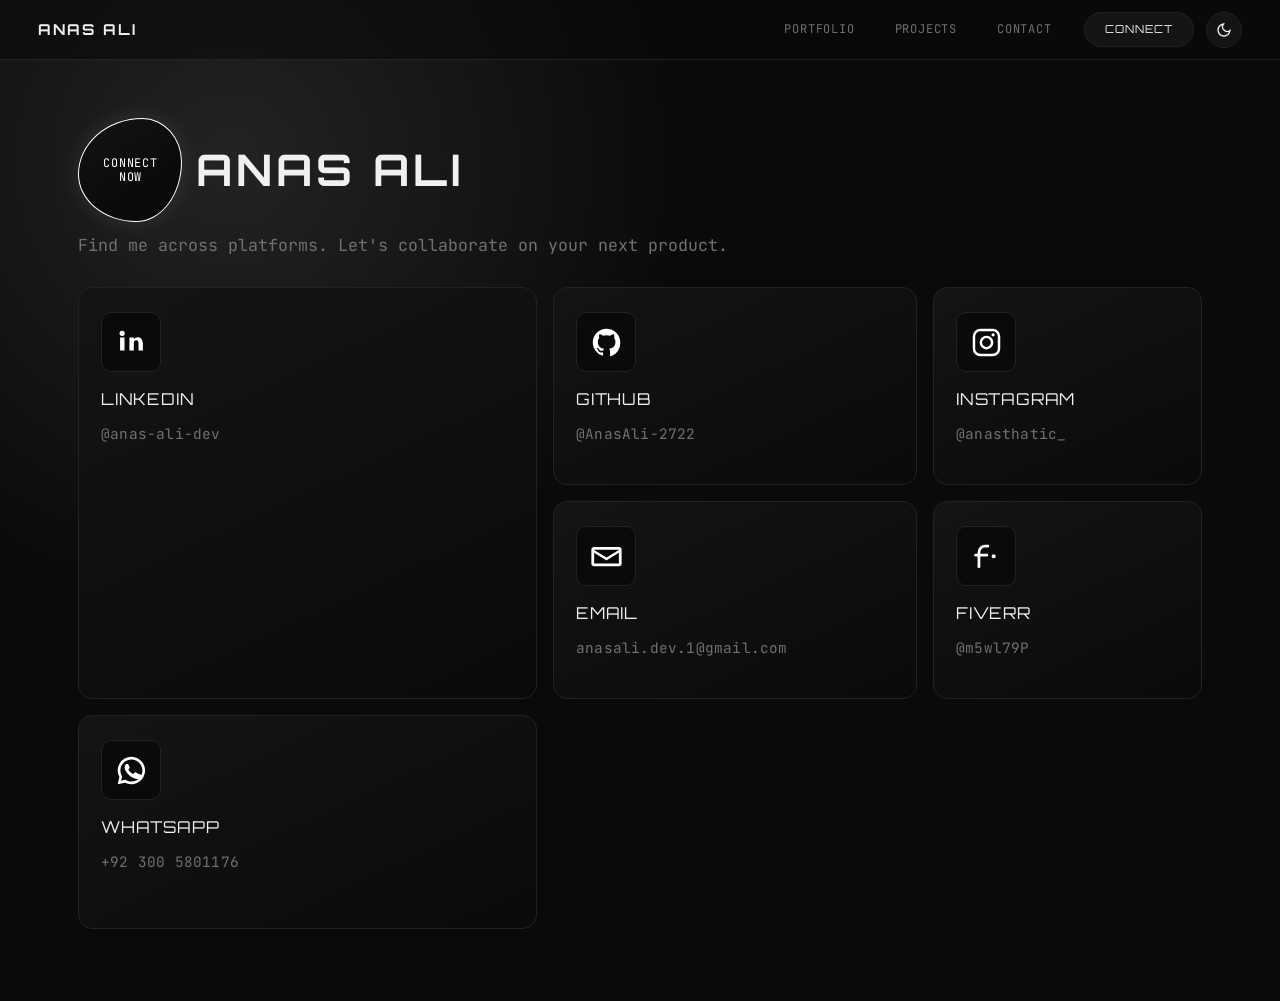
==== commit e6e079af: "Updated the Project section" ====
--- a/connect.html
+++ b/connect.html
@@ -12,8 +12,21 @@
     <link rel="stylesheet" href="styles.css">
 </head>
 <body class="connect-page-body">
-    <header class="connect-header reveal-on-scroll" data-reveal-delay="0">
-        <a href="index.html" class="connect-back-link">← Back to Home</a>
+    <nav class="top-bar" id="top-bar">
+        <a href="index.html#hero" class="top-bar-logo">Anas Ali</a>
+        <div class="top-bar-links">
+            <a href="index.html#portfolio" class="top-bar-link">Portfolio</a>
+            <a href="index.html#featured-projects" class="top-bar-link">Projects</a>
+            <a href="index.html#contact" class="top-bar-link">Contact</a>
+            <a href="connect.html" class="top-bar-connect">Connect</a>
+            <button class="theme-toggle" id="theme-toggle" aria-label="Toggle light mode">
+                <svg class="theme-icon-sun" viewBox="0 0 24 24" fill="none" stroke="currentColor" stroke-width="2"><circle cx="12" cy="12" r="5"/><line x1="12" y1="1" x2="12" y2="3"/><line x1="12" y1="21" x2="12" y2="23"/><line x1="4.22" y1="4.22" x2="5.64" y2="5.64"/><line x1="18.36" y1="18.36" x2="19.78" y2="19.78"/><line x1="1" y1="12" x2="3" y2="12"/><line x1="21" y1="12" x2="23" y2="12"/><line x1="4.22" y1="19.78" x2="5.64" y2="18.36"/><line x1="18.36" y1="5.64" x2="19.78" y2="4.22"/></svg>
+                <svg class="theme-icon-moon" viewBox="0 0 24 24" fill="none" stroke="currentColor" stroke-width="2"><path d="M21 12.79A9 9 0 1 1 11.21 3 7 7 0 0 0 21 12.79z"/></svg>
+            </button>
+        </div>
+    </nav>
+
+    <header class="connect-header reveal-on-scroll" data-reveal-delay="0" style="padding-top: 100px;">
 
         <div class="connect-heading-row">
             <div class="connect-mini-bubble" aria-hidden="true">
--- a/styles.css
+++ b/styles.css
@@ -1476,6 +1476,154 @@
 .theme-icon-sun { display: none; }
 .theme-icon-moon { display: block; }
 
+/* ── Project Filter Bar ── */
+.project-filter-bar {
+    display: flex;
+    gap: 12px;
+    margin-bottom: 32px;
+}
+
+.filter-btn {
+    padding: 8px 16px;
+    border-radius: 999px;
+    border: 1px solid transparent;
+    background: transparent;
+    color: var(--text-muted);
+    font-family: 'JetBrains Mono', monospace;
+    font-size: 13px;
+    cursor: pointer;
+    transition: all 0.3s ease;
+}
+
+.filter-btn:hover {
+    color: var(--text-main);
+}
+
+.filter-btn.active {
+    background: var(--text-main);
+    color: var(--bg-color);
+}
+
+html.light .filter-btn.active {
+    background: var(--text-main);
+    color: var(--bg-secondary);
+}
+
+/* ── Reference Layouts ── */
+.project-item {
+    margin-bottom: 60px;
+    display: block; /* will be toggled by JS */
+}
+
+/* Mobile App Layout */
+.project-layout-app {
+    display: grid;
+    grid-template-columns: 1fr 1.5fr;
+    gap: 40px;
+    align-items: center;
+}
+
+.app-left {
+    display: flex;
+    flex-direction: column;
+    gap: 16px;
+    align-items: flex-start;
+}
+
+.app-left h3 {
+    font-family: 'Orbitron', sans-serif;
+    font-size: 2.4rem;
+    line-height: 1.1;
+    margin: 0;
+}
+
+.project-subtitle {
+    color: var(--text-muted);
+    font-size: 14px;
+}
+
+.app-right .app-mockup-container {
+    display: flex;
+    justify-content: center;
+    align-items: center;
+}
+
+/* Website & Game Layout */
+.project-layout-web {
+    display: flex;
+    flex-direction: column;
+    gap: 24px;
+}
+
+.web-title {
+    font-family: 'Orbitron', sans-serif;
+    font-size: 2.4rem;
+    margin: 0;
+}
+
+.web-content {
+    display: grid;
+    grid-template-columns: 2fr 1fr;
+    gap: 40px;
+}
+
+.web-right {
+    display: flex;
+    flex-direction: column;
+    gap: 24px;
+    align-items: flex-start;
+}
+
+/* Common Reference Elements */
+.ref-tags {
+    display: flex;
+    flex-wrap: wrap;
+    gap: 10px;
+}
+
+.ref-tag {
+    background: var(--bg-secondary);
+    border: 1px solid var(--border-color);
+    padding: 8px 16px;
+    border-radius: 999px;
+    font-size: 12px;
+    color: var(--text-main);
+}
+
+.ref-btn {
+    background: var(--text-main);
+    color: var(--bg-color);
+    padding: 12px 32px;
+    border-radius: 8px;
+    text-decoration: none;
+    font-family: 'Orbitron', sans-serif;
+    font-size: 14px;
+    display: inline-flex;
+    align-items: center;
+    justify-content: center;
+    transition: transform 0.2s ease, opacity 0.2s ease;
+    margin-top: 10px;
+}
+
+.ref-btn:hover {
+    transform: translateY(-2px);
+    opacity: 0.9;
+}
+
+html.light .ref-btn {
+    color: var(--bg-secondary);
+}
+
+@media (max-width: 900px) {
+    .project-layout-app {
+        grid-template-columns: 1fr;
+    }
+    .web-content {
+        grid-template-columns: 1fr;
+    }
+}
+
+
 /* ── Light Mode ── */
 html.light .theme-icon-sun { display: block; }
 html.light .theme-icon-moon { display: none; }
@@ -1518,7 +1666,7 @@
 html.light .user-image-placeholder {
     background: linear-gradient(154deg, var(--bg-secondary) 0%, var(--bg-color) 62%, var(--bg-color) 100%);
     border-color: var(--border-color);
-    box-shadow: 8px 8px 24px rgba(0,0,0,0.08), -6px -6px 16px rgba(255,255,255,0.9);
+    box-shadow: 8px 8px 24px rgba(var(--shadow-rgb),0.08), -6px -6px 16px rgba(255,255,255,0.9);
 }
 
 html.light .bubble-name { color: var(--text-main); text-shadow: none; }
@@ -1527,7 +1675,7 @@
 html.light .hero-intro {
     background: linear-gradient(165deg, rgba(255,255,255,0.92), rgba(248,248,248,0.85));
     border-color: var(--border-color);
-    box-shadow: 6px 6px 20px rgba(0,0,0,0.06), -4px -4px 14px rgba(255,255,255,0.8);
+    box-shadow: 6px 6px 20px rgba(var(--shadow-rgb),0.06), -4px -4px 14px rgba(255,255,255,0.8);
 }
 
 html.light .intro-greeting { color: var(--text-main); text-shadow: none; }
@@ -1602,7 +1750,7 @@
 html.light .mobile-mockup-frame {
     background: var(--bg-color);
     border-color: var(--bg-secondary);
-    box-shadow: 0 8px 20px rgba(0,0,0,0.1), 0 0 0 1px var(--primary-accent);
+    box-shadow: 0 8px 20px rgba(var(--shadow-rgb),0.1), 0 0 0 1px var(--primary-accent);
 }
 
 html.light .carousel-slide-img { border-color: var(--border-color); box-shadow: 0 4px 12px var(--glow-color); }
@@ -2247,3 +2395,198 @@
         width: 76px;
     }
 }
+
+/* ── Settings Toggle & Modal ── */
+.settings-toggle {
+    background: transparent;
+    border: none;
+    color: var(--text-muted);
+    cursor: pointer;
+    display: flex;
+    align-items: center;
+    justify-content: center;
+    padding: 8px;
+    border-radius: 8px;
+    transition: all 0.3s ease;
+}
+
+.settings-toggle:hover {
+    color: var(--primary-accent);
+    background-color: var(--bg-secondary);
+}
+
+.settings-modal {
+    position: fixed;
+    top: 0;
+    left: 0;
+    width: 100%;
+    height: 100%;
+    background-color: rgba(0, 0, 0, 0.7);
+    z-index: 9999;
+    display: flex;
+    align-items: center;
+    justify-content: center;
+    opacity: 0;
+    pointer-events: none;
+    transition: opacity 0.3s ease;
+    backdrop-filter: blur(5px);
+}
+
+.settings-modal.active {
+    opacity: 1;
+    pointer-events: auto;
+}
+
+.settings-modal-content {
+    background-color: var(--bg-color);
+    border: 1px solid var(--border-color);
+    border-radius: 12px;
+    width: 90%;
+    max-width: 400px;
+    padding: 24px;
+    box-shadow: 0 10px 40px rgba(0, 0, 0, 0.5), 0 0 0 1px var(--glow-color);
+    transform: translateY(20px);
+    transition: transform 0.3s cubic-bezier(0.4, 0, 0.2, 1);
+}
+
+.settings-modal.active .settings-modal-content {
+    transform: translateY(0);
+}
+
+.settings-header {
+    display: flex;
+    align-items: center;
+    justify-content: space-between;
+    margin-bottom: 24px;
+    border-bottom: 1px solid var(--border-color);
+    padding-bottom: 12px;
+}
+
+.settings-header h2 {
+    font-family: 'Orbitron', sans-serif;
+    font-size: 1.2rem;
+    color: var(--text-main);
+    letter-spacing: 1px;
+}
+
+.settings-close {
+    background: transparent;
+    border: none;
+    color: var(--text-muted);
+    font-size: 1.5rem;
+    cursor: pointer;
+    line-height: 1;
+    transition: color 0.3s ease;
+}
+
+.settings-close:hover {
+    color: var(--primary-accent);
+}
+
+.settings-group {
+    display: flex;
+    flex-direction: column;
+    gap: 8px;
+    margin-bottom: 16px;
+}
+
+.settings-group label {
+    font-size: 0.9rem;
+    color: var(--text-muted);
+    text-transform: uppercase;
+    letter-spacing: 0.5px;
+}
+    }
+
+    .nav-dock {
+        left: 10px;
+        right: 10px;
+        width: auto;
+        transform: none;
+        bottom: 10px;
+        padding: 10px;
+        gap: 6px;
+        display: grid;
+        grid-template-columns: repeat(4, minmax(0, 1fr));
+        justify-content: initial;
+        overflow: visible;
+    }
+
+    .nav-dock-item {
+        white-space: normal;
+        min-width: 0;
+        padding: 8px 6px;
+        font-size: 10px;
+        letter-spacing: 0.45px;
+        text-align: center;
+    }
+
+    .nav-dock-cv {
+        grid-column: 1 / -1;
+    }
+
+    .contact-section {
+        padding: 64px 20px 152px;
+    }
+
+    .contact-section p {
+        margin-bottom: 26px;
+    }
+}
+
+@media (max-width: 480px) {
+    .bento-grid {
+        padding: 20px 12px;
+    }
+
+    .selected-projects {
+        padding: 0 12px 28px;
+    }
+
+    .carousel-portrait {
+        max-height: 280px;
+    }
+
+    .bento-item {
+        padding: 16px;
+        border-radius: 10px;
+    }
+
+    .contact-links {
+        gap: 15px;
+    }
+
+    .contact-link {
+        padding: 10px 18px;
+        font-size: 12px;
+    }
+
+    .user-image-placeholder {
+        width: min(84vw, 330px);
+    }
+
+    .connect-bento-grid {
+        grid-template-columns: repeat(2, minmax(0, 1fr));
+    }
+
+    .compact-card-link {
+        min-height: 108px;
+        padding: 12px 8px 10px;
+        width: 100%;
+        align-items: center;
+        justify-content: center;
+        text-align: center;
+    }
+
+    .compact-platform {
+        font-size: 0.66rem;
+    }
+
+    .compact-handle {
+        font-size: 0.62rem;
+    }
+
+    .connect-mini-bubble {
+        width: 76px;
+    }
+}
